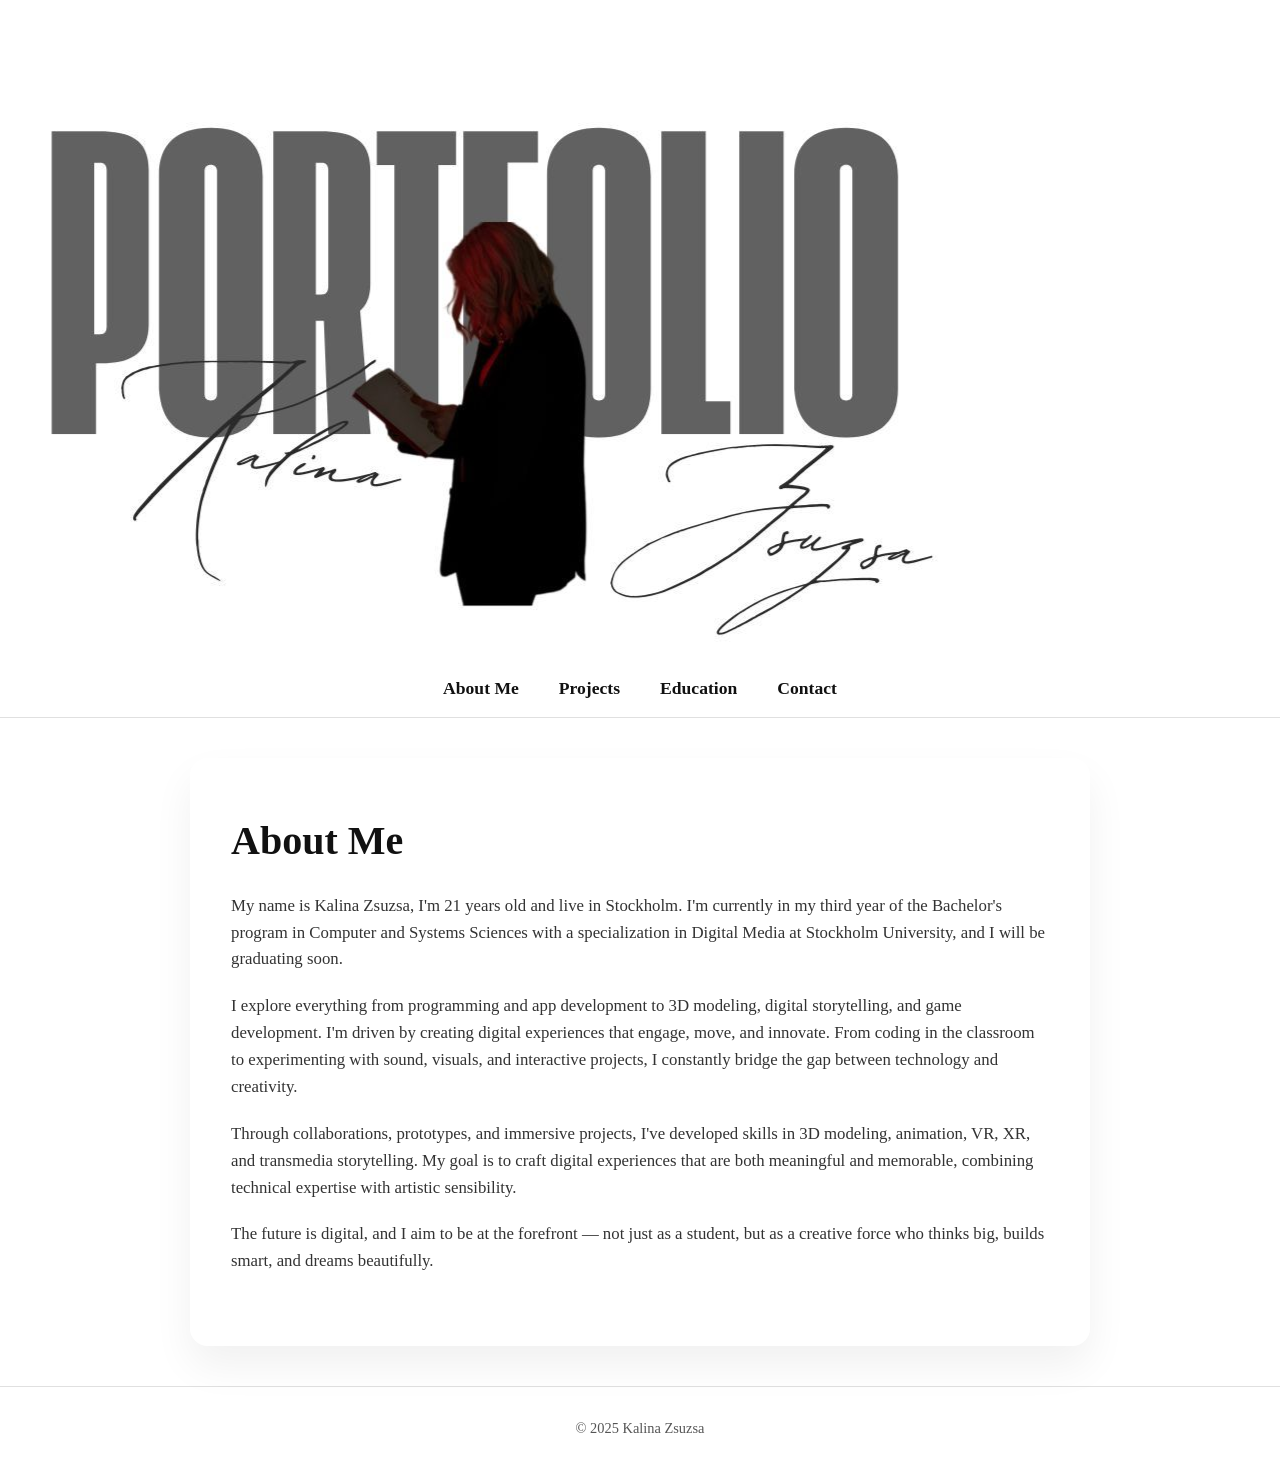
==== index.html @ ff0de5f8 "Uppdaterad version av hemsidan" ====
<!DOCTYPE html>
<html lang="en">
<head>
  <meta charset="UTF-8">
  <meta name="viewport" content="width=device-width, initial-scale=1.0">
  <title>Kalina Zsuzsa | About Me</title>
  <link rel="stylesheet" href="style.css">
</head>
<body>

<header class="image-header">
  <img src="portfolio-3.png" alt="Kalina Zsuzsa" class="header-img">
</header>

<nav>
  <a href="index.html">About Me</a>
  <a href="projects.html">Projects</a>
  <a href="education.html">Education</a>
  <a href="contact.html">Contact</a>
</nav>

<main>
  <section class="glass-panel">
    <h2>About Me</h2>
    <p>My name is Kalina Zsuzsa, I'm 21 years old and live in Stockholm. I'm currently in my third year of the Bachelor's program in Computer and Systems Sciences with a specialization in Digital Media at Stockholm University, and I will be graduating soon.</p>
    <p>I explore everything from programming and app development to 3D modeling, digital storytelling, and game development. I'm driven by creating digital experiences that engage, move, and innovate. From coding in the classroom to experimenting with sound, visuals, and interactive projects, I constantly bridge the gap between technology and creativity.</p>
    <p>Through collaborations, prototypes, and immersive projects, I've developed skills in 3D modeling, animation, VR, XR, and transmedia storytelling. My goal is to craft digital experiences that are both meaningful and memorable, combining technical expertise with artistic sensibility.</p>
    <p>The future is digital, and I aim to be at the forefront — not just as a student, but as a creative force who thinks big, builds smart, and dreams beautifully.</p>
  </section>
</main>

<footer>
  <p>© 2025 Kalina Zsuzsa</p>
</footer>

</body>
</html>
---- style.css ----
* {
  box-sizing: border-box;
  margin: 0;
  padding: 0;
}


body, h1, h2, h3, h4, h5, h6, p, a, li, span {
  font-family: "Times New Roman", Times, serif;
}

body {
  background: #fff;
  color: #111;
  line-height: 1.6;
  opacity: 0;
  animation: fadePage 0.6s ease forwards;
}


@keyframes fadePage {
  to { opacity: 1; }
}

.fade {
  opacity: 0;
  transform: translateY(20px);
  animation: fadeInUp 0.8s ease forwards;
}

@keyframes fadeInUp {
  to {
    opacity: 1;
    transform: translateY(0);
  }
}


header.text-header {
  width: 100%;
  height: 60vh;
  display: flex;
  align-items: center;
  justify-content: center;
  background: #fff;
  margin-top: 0;
  position: relative;
}

header.text-header h1 {
  font-size: 4rem;
  font-weight: 900;
  color: #111;
  opacity: 0;
  transform: translateY(-20px);
  animation: headerFadeIn 1s ease forwards;
  animation-delay: 0.2s;
  text-align: center;
}

@keyframes headerFadeIn {
  to {
    opacity: 1;
    transform: translateY(0);
  }
}


nav {
  display: flex;
  justify-content: center;
  align-items: center;
  background: rgba(255,255,255,0.6);
  backdrop-filter: blur(12px);
  padding: 15px 0;
  border-bottom: 1px solid #e0e0e0;
  position: sticky;
  top: 0;
  z-index: 100;
}

nav a {
  margin: 0 20px;
  text-decoration: none;
  color: #111;
  font-weight: 600;
  font-size: 1.1rem;
  position: relative;
  transition: color 0.3s;
}

nav a::after {
  content: "";
  position: absolute;
  left: 0;
  bottom: -4px;
  width: 0%;
  height: 2px;
  background: #111;
  transition: width 0.3s ease;
}

nav a:hover::after {
  width: 100%;
}

nav a:hover {
  color: #555;
}


.glass-panel {
  background: rgba(255,255,255,0.4);
  backdrop-filter: blur(20px);
  border-radius: 18px;
  padding: 50px 40px;
  margin: 40px auto;
  max-width: 900px;
  border: 1px solid rgba(255,255,255,0.3);
  box-shadow: 0 20px 40px rgba(0,0,0,0.06);
  transition: transform 0.4s ease, box-shadow 0.4s ease;
}

.glass-panel:hover {
  transform: translateY(-8px);
  box-shadow: 0 30px 70px rgba(0,0,0,0.12);
}

section h2 {
  font-size: 2.5rem;
  margin-bottom: 20px;
  font-weight: 700;
}

section p {
  margin-bottom: 20px;
  font-size: 1.05rem;
  color: #333;
}


.projects-grid {
  display: grid;
  grid-template-columns: repeat(auto-fit, minmax(280px, 1fr));
  gap: 35px;
  padding: 50px 20px;
  max-width: 1200px;
  margin: 0 auto;
}

.project-card {
  background: #fff;
  border-radius: 16px;
  padding: 35px 25px;
  border: 1px solid #eee;
  text-align: center;
  transition: transform 0.35s ease, box-shadow 0.35s ease;
}

.project-card:hover {
  transform: translateY(-8px);
  box-shadow: 0 25px 60px rgba(0,0,0,0.10);
}

.project-card a {
  display: inline-block;
  margin-top: 10px;
  color: #111;
  font-weight: 600;
  text-decoration: none;
  transition: color 0.3s;
}

.project-card a:hover {
  color: #555;
}


footer {
  text-align: center;
  padding: 30px 0;
  color: #555;
  font-size: 0.9rem;
  border-top: 1px solid #e0e0e0;
}


@media(max-width: 768px) {
  nav {
    flex-direction: column;
    gap: 10px;
  }

  header.text-header h1 {
    font-size: 3rem;
  }

  .glass-panel {
    padding: 35px 25px;
  }

  .projects-grid {
    gap: 25px;
    padding: 30px 15px;
  }
  
.about-me-section {
  display: flex;
  align-items: flex-start; 
  justify-content: center;
  gap: 40px;
  padding: 60px 10%;
}

.text-side {
  flex: 0 0 35%; 
}

.text-side h2 {
  font-size: 2.5rem;
  margin-bottom: 20px;
}

.text-side p {
  font-size: 1.05rem;
  margin-bottom: 15px;
  line-height: 1.6;
}

.image-side {
  flex: 0 0 5%; 
  display: flex;
  justify-content: center;
  align-items: flex-start;
}

.image-side img {
  max-width: 100%;
  height: auto;
  border-radius: 12px;
  object-fit: cover;
}


@media (max-width: 1024px) {
  .about-me-section {
    flex-direction: column;
    padding: 40px 5%;
  }

  .text-side, .image-side {
    flex: 1 1 100%;
  }

  .text-side h2 {
    font-size: 2rem;
  }
}


}
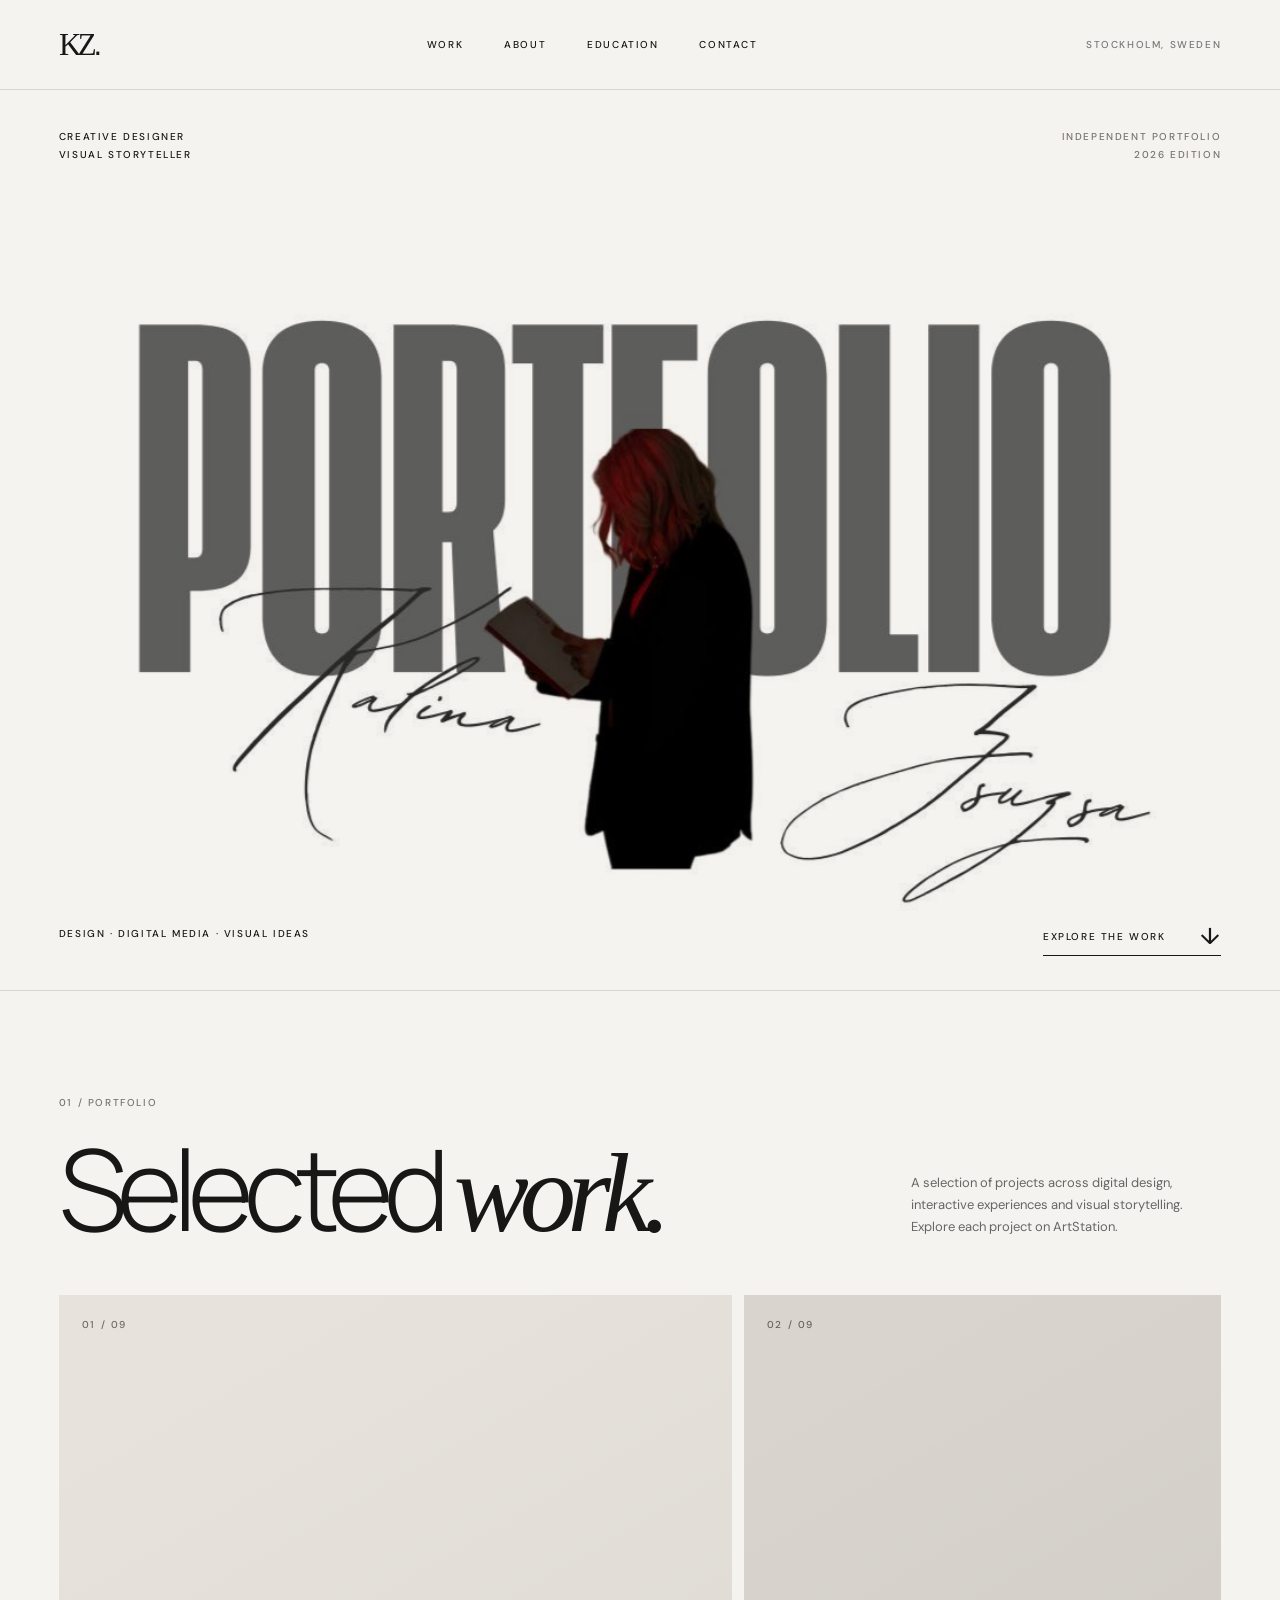
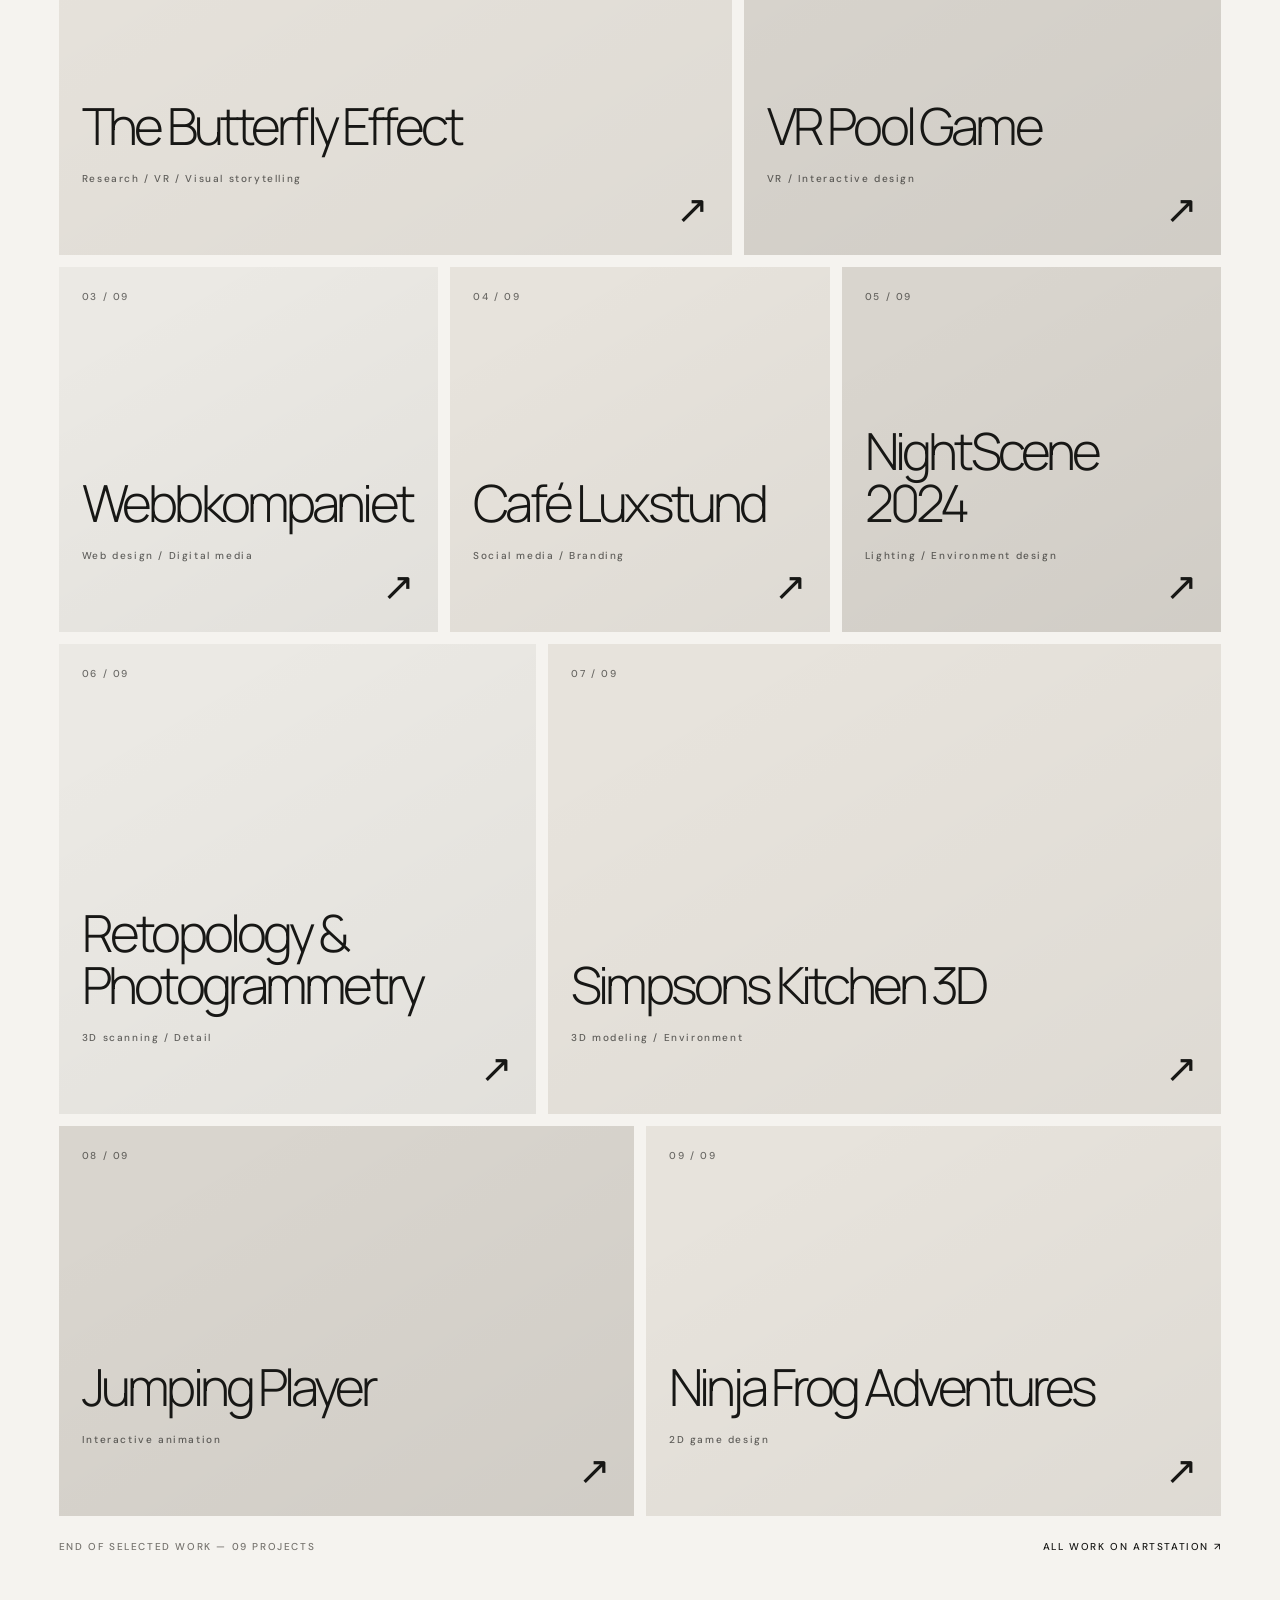
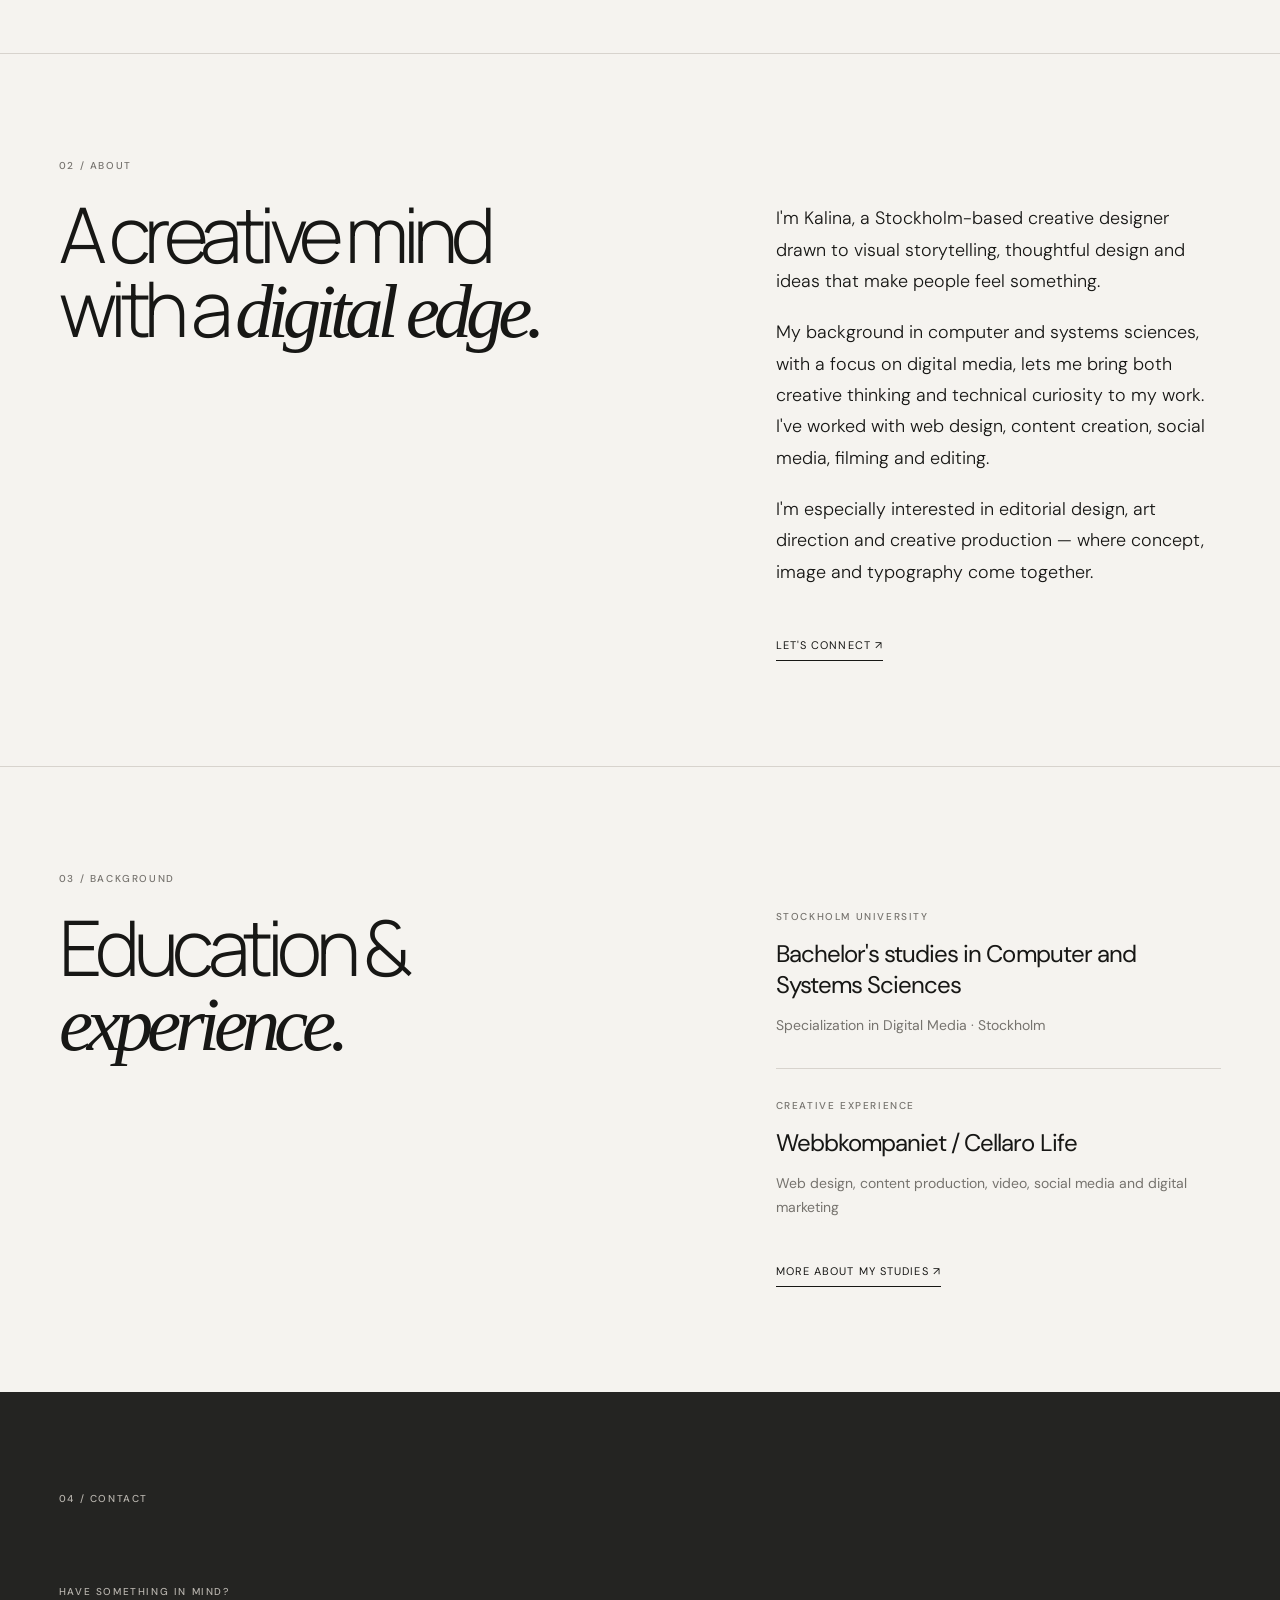
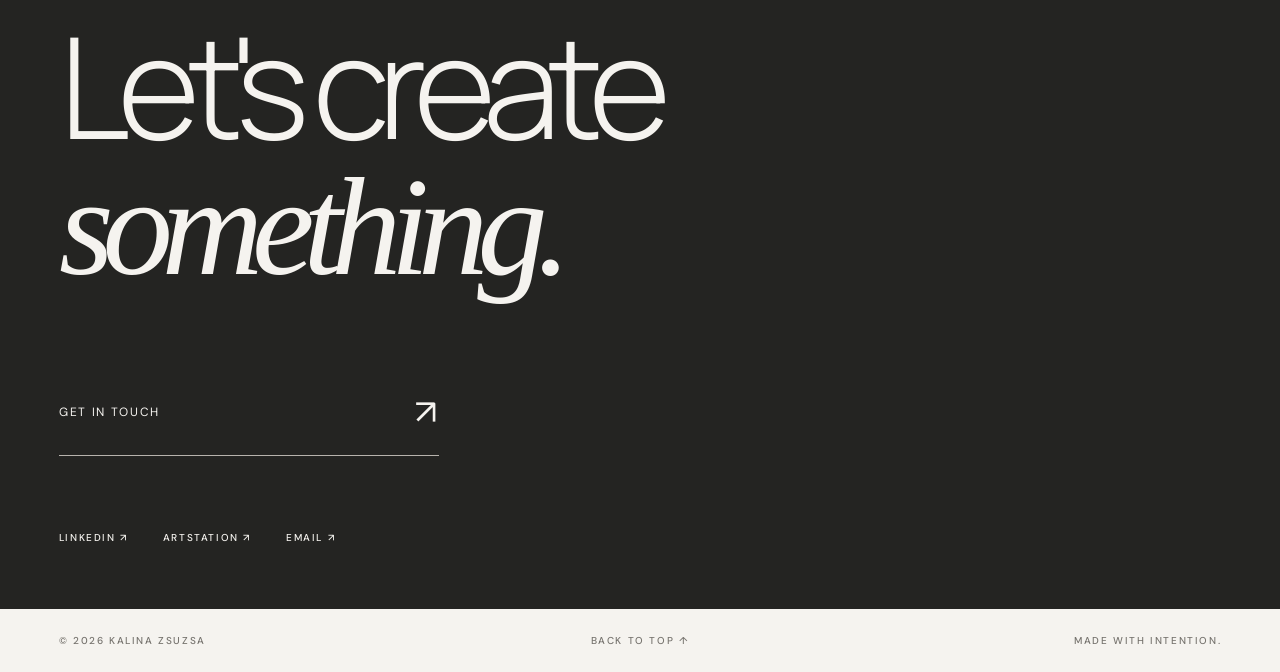
==== commit 342ec78b: "Add files via upload" ====
--- a/index.html
+++ b/index.html
@@ -1,37 +1,9 @@
-<!DOCTYPE html>
-<html lang="en">
-<head>
-  <meta charset="UTF-8">
-  <meta name="viewport" content="width=device-width, initial-scale=1.0">
-  <title>Kalina Zsuzsa | About Me</title>
-  <link rel="stylesheet" href="style.css">
-</head>
-<body>
-
-<header class="image-header">
-  <img src="portfolio-3.png" alt="Kalina Zsuzsa" class="header-img">
-</header>
-
-<nav>
-  <a href="index.html">About Me</a>
-  <a href="projects.html">Projects</a>
-  <a href="education.html">Education</a>
-  <a href="contact.html">Contact</a>
-</nav>
-
-<main>
-  <section class="glass-panel">
-    <h2>About Me</h2>
-    <p>My name is Kalina Zsuzsa, I'm 21 years old and live in Stockholm. I'm currently in my third year of the Bachelor's program in Computer and Systems Sciences with a specialization in Digital Media at Stockholm University, and I will be graduating soon.</p>
-    <p>I explore everything from programming and app development to 3D modeling, digital storytelling, and game development. I'm driven by creating digital experiences that engage, move, and innovate. From coding in the classroom to experimenting with sound, visuals, and interactive projects, I constantly bridge the gap between technology and creativity.</p>
-    <p>Through collaborations, prototypes, and immersive projects, I've developed skills in 3D modeling, animation, VR, XR, and transmedia storytelling. My goal is to craft digital experiences that are both meaningful and memorable, combining technical expertise with artistic sensibility.</p>
-    <p>The future is digital, and I aim to be at the forefront — not just as a student, but as a creative force who thinks big, builds smart, and dreams beautifully.</p>
-  </section>
-</main>
-
-<footer>
-  <p>© 2025 Kalina Zsuzsa</p>
-</footer>
-
-</body>
-</html>
+<!doctype html><html lang="en"><head><meta charset="utf-8"><meta name="viewport" content="width=device-width,initial-scale=1"><meta name="description" content="Kalina Zsuzsa — Stockholm-based creative designer. Selected work in digital media, design and visual storytelling."><title>Kalina Zsuzsa — Creative Portfolio</title><link rel="stylesheet" href="style.css"><script defer src="script.js"></script></head><body><div class="cursor" aria-hidden="true"><svg viewBox="0 0 72 72"><path d="M12 7 56 37 36 39 44 61 32 66 24 44 11 59Z" fill="currentColor" stroke="var(--paper)" stroke-width="1.2"/></svg><span class="cursor-label">VIEW<br>PROJECT</span></div><header class="topbar"><a class="brand" href="#home" aria-label="Home">KZ<span class="brand-dot">.</span></a><nav aria-label="Main navigation"><a href="#work">WORK</a><a href="#about">ABOUT</a><a href="#education">EDUCATION</a><a href="#contact">CONTACT</a></nav><span class="location">STOCKHOLM, SWEDEN</span></header><main id="home"><section class="hero" aria-label="Portfolio introduction"><div class="hero-meta"><span>CREATIVE DESIGNER<br>VISUAL STORYTELLER</span><span class="hero-edition">INDEPENDENT PORTFOLIO<br>2026 EDITION</span></div><img class="hero-art" src="portfolio-3.png" alt="Portfolio artwork featuring Kalina Zsuzsa and her signature" fetchpriority="high"><div class="hero-bottom"><span>DESIGN · DIGITAL MEDIA · VISUAL IDEAS</span><a class="explore" href="#work">EXPLORE THE WORK <span>↓</span></a></div></section><section id="work" class="work-section"><div class="section-head"><div><span class="eyebrow">01 / PORTFOLIO</span><h1>Selected <em>work.</em></h1></div><p>A selection of projects across digital design, interactive experiences and visual storytelling. Explore each project on ArtStation.</p></div><div class="project-grid"><a class="project project-1" href="https://www.artstation.com/artwork/DLRnwO" target="_blank" rel="noopener noreferrer" aria-label="View The Butterfly Effect on ArtStation"><span class="project-index">01 / 09</span><span class="project-content"><span class="project-title">The Butterfly Effect</span><span class="project-type">Research / VR / Visual storytelling</span><span class="project-arrow" aria-hidden="true">↗</span></span></a>
+<a class="project project-2" href="https://www.artstation.com/artwork/x3XWyY" target="_blank" rel="noopener noreferrer" aria-label="View VR Pool Game on ArtStation"><span class="project-index">02 / 09</span><span class="project-content"><span class="project-title">VR Pool Game</span><span class="project-type">VR / Interactive design</span><span class="project-arrow" aria-hidden="true">↗</span></span></a>
+<a class="project project-3" href="https://www.artstation.com/artwork/ndEoX9" target="_blank" rel="noopener noreferrer" aria-label="View Webbkompaniet on ArtStation"><span class="project-index">03 / 09</span><span class="project-content"><span class="project-title">Webbkompaniet</span><span class="project-type">Web design / Digital media</span><span class="project-arrow" aria-hidden="true">↗</span></span></a>
+<a class="project project-4" href="https://www.artstation.com/artwork/Ba3x04" target="_blank" rel="noopener noreferrer" aria-label="View Café Luxstund on ArtStation"><span class="project-index">04 / 09</span><span class="project-content"><span class="project-title">Café Luxstund</span><span class="project-type">Social media / Branding</span><span class="project-arrow" aria-hidden="true">↗</span></span></a>
+<a class="project project-5" href="https://kalina_zsuzsa.artstation.com/projects/qJNZJn" target="_blank" rel="noopener noreferrer" aria-label="View NightScene 2024 on ArtStation"><span class="project-index">05 / 09</span><span class="project-content"><span class="project-title">NightScene 2024</span><span class="project-type">Lighting / Environment design</span><span class="project-arrow" aria-hidden="true">↗</span></span></a>
+<a class="project project-6" href="https://kalina_zsuzsa.artstation.com/projects/P6qyJB" target="_blank" rel="noopener noreferrer" aria-label="View Retopology &amp; Photogrammetry on ArtStation"><span class="project-index">06 / 09</span><span class="project-content"><span class="project-title">Retopology &amp; Photogrammetry</span><span class="project-type">3D scanning / Detail</span><span class="project-arrow" aria-hidden="true">↗</span></span></a>
+<a class="project project-7" href="https://kalina_zsuzsa.artstation.com/projects/Nq442J" target="_blank" rel="noopener noreferrer" aria-label="View Simpsons Kitchen 3D on ArtStation"><span class="project-index">07 / 09</span><span class="project-content"><span class="project-title">Simpsons Kitchen 3D</span><span class="project-type">3D modeling / Environment</span><span class="project-arrow" aria-hidden="true">↗</span></span></a>
+<a class="project project-8" href="https://kalina_zsuzsa.artstation.com/projects/vbYY0v" target="_blank" rel="noopener noreferrer" aria-label="View Jumping Player on ArtStation"><span class="project-index">08 / 09</span><span class="project-content"><span class="project-title">Jumping Player</span><span class="project-type">Interactive animation</span><span class="project-arrow" aria-hidden="true">↗</span></span></a>
+<a class="project project-9" href="https://kalina_zsuzsa.artstation.com/projects/2BOObe" target="_blank" rel="noopener noreferrer" aria-label="View Ninja Frog Adventures on ArtStation"><span class="project-index">09 / 09</span><span class="project-content"><span class="project-title">Ninja Frog Adventures</span><span class="project-type">2D game design</span><span class="project-arrow" aria-hidden="true">↗</span></span></a></div><div class="work-end"><span>END OF SELECTED WORK — 09 PROJECTS</span><a href="https://kalina_zsuzsa.artstation.com/" target="_blank" rel="noopener noreferrer">ALL WORK ON ARTSTATION ↗</a></div></section><section id="about" class="about-section"><span class="eyebrow">02 / ABOUT</span><div class="about-layout"><h2>A creative mind<br>with a <em>digital edge.</em></h2><div class="about-copy"><p>I'm Kalina, a Stockholm-based creative designer drawn to visual storytelling, thoughtful design and ideas that make people feel something.</p><p>My background in computer and systems sciences, with a focus on digital media, lets me bring both creative thinking and technical curiosity to my work. I've worked with web design, content creation, social media, filming and editing.</p><p>I'm especially interested in editorial design, art direction and creative production — where concept, image and typography come together.</p><a href="#contact" class="text-link">LET'S CONNECT ↗</a></div></div></section><section id="education" class="education-section"><span class="eyebrow">03 / BACKGROUND</span><div class="education-row"><h2>Education &<br><em>experience.</em></h2><div><p class="edu-label">STOCKHOLM UNIVERSITY</p><h3>Bachelor's studies in Computer and Systems Sciences</h3><p>Specialization in Digital Media · Stockholm</p><div class="edu-rule"></div><p class="edu-label">CREATIVE EXPERIENCE</p><h3>Webbkompaniet / Cellaro Life</h3><p>Web design, content production, video, social media and digital marketing</p><a href="education.html" class="text-link">MORE ABOUT MY STUDIES ↗</a></div></div></section><section id="contact" class="contact-section"><span class="eyebrow">04 / CONTACT</span><p class="contact-lead">HAVE SOMETHING IN MIND?</p><h2>Let's create<br><em>something.</em></h2><a class="contact-mail" href="mailto:kalinazsuzsa2004@gmail.com">GET IN TOUCH <span>↗</span></a><div class="contact-links"><a href="https://www.linkedin.com/in/kalina-zsuzsa-470775194" target="_blank" rel="noopener noreferrer">LINKEDIN ↗</a><a href="https://kalina_zsuzsa.artstation.com/" target="_blank" rel="noopener noreferrer">ARTSTATION ↗</a><a href="mailto:kalinazsuzsa2004@gmail.com">EMAIL ↗</a></div></section></main><footer><span>© <span id="year">2026</span> KALINA ZSUZSA</span><a href="#home">BACK TO TOP ↑</a><span>MADE WITH INTENTION.</span></footer></body></html>
--- a/style.css
+++ b/style.css
@@ -1,262 +1,2 @@
-
-* {
-  box-sizing: border-box;
-  margin: 0;
-  padding: 0;
-}
-
-
-body, h1, h2, h3, h4, h5, h6, p, a, li, span {
-  font-family: "Times New Roman", Times, serif;
-}
-
-body {
-  background: #fff;
-  color: #111;
-  line-height: 1.6;
-  opacity: 0;
-  animation: fadePage 0.6s ease forwards;
-}
-
-
-@keyframes fadePage {
-  to { opacity: 1; }
-}
-
-.fade {
-  opacity: 0;
-  transform: translateY(20px);
-  animation: fadeInUp 0.8s ease forwards;
-}
-
-@keyframes fadeInUp {
-  to {
-    opacity: 1;
-    transform: translateY(0);
-  }
-}
-
-
-header.text-header {
-  width: 100%;
-  height: 60vh;
-  display: flex;
-  align-items: center;
-  justify-content: center;
-  background: #fff;
-  margin-top: 0;
-  position: relative;
-}
-
-header.text-header h1 {
-  font-size: 4rem;
-  font-weight: 900;
-  color: #111;
-  opacity: 0;
-  transform: translateY(-20px);
-  animation: headerFadeIn 1s ease forwards;
-  animation-delay: 0.2s;
-  text-align: center;
-}
-
-@keyframes headerFadeIn {
-  to {
-    opacity: 1;
-    transform: translateY(0);
-  }
-}
-
-
-nav {
-  display: flex;
-  justify-content: center;
-  align-items: center;
-  background: rgba(255,255,255,0.6);
-  backdrop-filter: blur(12px);
-  padding: 15px 0;
-  border-bottom: 1px solid #e0e0e0;
-  position: sticky;
-  top: 0;
-  z-index: 100;
-}
-
-nav a {
-  margin: 0 20px;
-  text-decoration: none;
-  color: #111;
-  font-weight: 600;
-  font-size: 1.1rem;
-  position: relative;
-  transition: color 0.3s;
-}
-
-nav a::after {
-  content: "";
-  position: absolute;
-  left: 0;
-  bottom: -4px;
-  width: 0%;
-  height: 2px;
-  background: #111;
-  transition: width 0.3s ease;
-}
-
-nav a:hover::after {
-  width: 100%;
-}
-
-nav a:hover {
-  color: #555;
-}
-
-
-.glass-panel {
-  background: rgba(255,255,255,0.4);
-  backdrop-filter: blur(20px);
-  border-radius: 18px;
-  padding: 50px 40px;
-  margin: 40px auto;
-  max-width: 900px;
-  border: 1px solid rgba(255,255,255,0.3);
-  box-shadow: 0 20px 40px rgba(0,0,0,0.06);
-  transition: transform 0.4s ease, box-shadow 0.4s ease;
-}
-
-.glass-panel:hover {
-  transform: translateY(-8px);
-  box-shadow: 0 30px 70px rgba(0,0,0,0.12);
-}
-
-section h2 {
-  font-size: 2.5rem;
-  margin-bottom: 20px;
-  font-weight: 700;
-}
-
-section p {
-  margin-bottom: 20px;
-  font-size: 1.05rem;
-  color: #333;
-}
-
-
-.projects-grid {
-  display: grid;
-  grid-template-columns: repeat(auto-fit, minmax(280px, 1fr));
-  gap: 35px;
-  padding: 50px 20px;
-  max-width: 1200px;
-  margin: 0 auto;
-}
-
-.project-card {
-  background: #fff;
-  border-radius: 16px;
-  padding: 35px 25px;
-  border: 1px solid #eee;
-  text-align: center;
-  transition: transform 0.35s ease, box-shadow 0.35s ease;
-}
-
-.project-card:hover {
-  transform: translateY(-8px);
-  box-shadow: 0 25px 60px rgba(0,0,0,0.10);
-}
-
-.project-card a {
-  display: inline-block;
-  margin-top: 10px;
-  color: #111;
-  font-weight: 600;
-  text-decoration: none;
-  transition: color 0.3s;
-}
-
-.project-card a:hover {
-  color: #555;
-}
-
-
-footer {
-  text-align: center;
-  padding: 30px 0;
-  color: #555;
-  font-size: 0.9rem;
-  border-top: 1px solid #e0e0e0;
-}
-
-
-@media(max-width: 768px) {
-  nav {
-    flex-direction: column;
-    gap: 10px;
-  }
-
-  header.text-header h1 {
-    font-size: 3rem;
-  }
-
-  .glass-panel {
-    padding: 35px 25px;
-  }
-
-  .projects-grid {
-    gap: 25px;
-    padding: 30px 15px;
-  }
-  
-.about-me-section {
-  display: flex;
-  align-items: flex-start; 
-  justify-content: center;
-  gap: 40px;
-  padding: 60px 10%;
-}
-
-.text-side {
-  flex: 0 0 35%; 
-}
-
-.text-side h2 {
-  font-size: 2.5rem;
-  margin-bottom: 20px;
-}
-
-.text-side p {
-  font-size: 1.05rem;
-  margin-bottom: 15px;
-  line-height: 1.6;
-}
-
-.image-side {
-  flex: 0 0 5%; 
-  display: flex;
-  justify-content: center;
-  align-items: flex-start;
-}
-
-.image-side img {
-  max-width: 100%;
-  height: auto;
-  border-radius: 12px;
-  object-fit: cover;
-}
-
-
-@media (max-width: 1024px) {
-  .about-me-section {
-    flex-direction: column;
-    padding: 40px 5%;
-  }
-
-  .text-side, .image-side {
-    flex: 1 1 100%;
-  }
-
-  .text-side h2 {
-    font-size: 2rem;
-  }
-}
-
-
-}
+@import url('https://fonts.googleapis.com/css2?family=DM+Sans:wght@300;400;500;600&family=Manrope:wght@300;400;500;600&display=swap');
+:root{--paper:#f5f3ef;--ink:#171715;--muted:#76736e;--line:#d7d3cd}*{box-sizing:border-box}html{scroll-behavior:smooth}body{margin:0;background:var(--paper);color:var(--ink);font-family:'DM Sans',Arial,sans-serif;-webkit-font-smoothing:antialiased}a{color:inherit;text-decoration:none}button,a{ -webkit-tap-highlight-color:transparent}::selection{background:#242422;color:white}.topbar{height:90px;padding:0 4.6%;display:flex;align-items:center;justify-content:space-between;border-bottom:1px solid var(--line);position:relative;z-index:5}.brand{font-family:Georgia,serif;font-size:31px;letter-spacing:-.11em}.brand-dot{font-family:Arial}.topbar nav{display:flex;gap:clamp(14px,3.2vw,55px)}.topbar nav a,.location,.eyebrow,.hero-meta,.hero-bottom,.project-index,.project-type,.work-end,.contact-lead,.contact-links,footer,.edu-label{font-size:10px;letter-spacing:.16em;font-weight:500}.topbar nav a{transition:opacity .2s}.topbar nav a:hover{opacity:.45}.location{color:#777}.hero{min-height:690px;display:flex;flex-direction:column;justify-content:space-between;padding:38px 4.6% 34px;overflow:hidden}.hero-meta,.hero-bottom{display:flex;justify-content:space-between;line-height:1.8}.hero-edition{text-align:right;color:var(--muted)}.hero-art{width:min(100%,1120px);height:auto;display:block;margin:10px auto 4px;mix-blend-mode:multiply;object-fit:contain}.explore{display:flex;gap:34px;align-items:center;border-bottom:1px solid var(--ink);padding-bottom:7px}.explore span{font-size:23px;line-height:1}.work-section{padding:105px 4.6% 100px;border-top:1px solid var(--line)}.section-head{display:flex;align-items:end;justify-content:space-between;gap:30px;margin-bottom:48px}.eyebrow{display:block;color:var(--muted);margin-bottom:25px}.section-head h1,.about-layout h2,.education-row h2,.contact-section h2{font-family:'Manrope',Arial,sans-serif;font-size:clamp(58px,8.8vw,142px);font-weight:300;line-height:.96;letter-spacing:-.085em;margin:0}.section-head h1 em,.about-layout h2 em,.education-row h2 em,.contact-section h2 em{font-family:Georgia,serif;font-weight:400;letter-spacing:-.08em}.section-head>p{max-width:310px;color:#666;line-height:1.7;font-size:13px;margin:0 0 9px}.project-grid{display:grid;grid-template-columns:repeat(12,1fr);grid-auto-flow:row dense;gap:12px}.project{min-height:330px;background:#e7e3dc;position:relative;overflow:hidden;padding:23px;display:flex;flex-direction:column;justify-content:space-between;isolation:isolate;transition:background .5s,color .5s}.project:nth-child(9n+2),.project:nth-child(9n+5),.project:nth-child(9n+8){background:#d9d5ce}.project:nth-child(9n+3),.project:nth-child(9n+6){background:#ebe9e4}.project:before{content:'';position:absolute;inset:0;background:linear-gradient(150deg,transparent 15%,rgba(0,0,0,.04) 100%);z-index:-1;transition:transform .6s}.project:hover{background:#242422;color:#fff}.project:hover:before{transform:scale(1.15)}.project-1{grid-column:span 7;min-height:560px}.project-2{grid-column:span 5;min-height:560px}.project-3,.project-4,.project-5{grid-column:span 4;min-height:365px}.project-6{grid-column:span 5;min-height:470px}.project-7{grid-column:span 7;min-height:470px}.project-8,.project-9{grid-column:span 6;min-height:390px}.project-index{opacity:.6}.project-content{display:flex;flex-direction:column;align-items:flex-start}.project-title{font-family:'Manrope',Arial,sans-serif;font-weight:300;letter-spacing:-.075em;line-height:1.03;font-size:clamp(35px,4vw,75px);max-width:96%;text-wrap:balance}.project-type{margin-top:19px;color:inherit;opacity:.65;line-height:1.6}.project-arrow{font-family:Arial,sans-serif;font-size:39px;font-weight:200;align-self:flex-end;transition:transform .3s}.project:hover .project-arrow{transform:translate(8px,-8px)}.work-end{display:flex;justify-content:space-between;gap:20px;margin-top:24px;color:var(--muted)}.work-end a{color:var(--ink)}.about-section,.education-section{padding:105px 4.6%;border-top:1px solid var(--line)}.about-layout,.education-row{display:grid;grid-template-columns:1.4fr 1fr;gap:8%}.about-layout h2,.education-row h2{font-size:clamp(50px,6vw,100px)}.about-copy{max-width:460px;padding-top:6px}.about-copy p{font-size:clamp(16px,1.4vw,20px);font-weight:300;line-height:1.75;margin:0 0 20px}.text-link{display:inline-block;margin-top:30px;border-bottom:1px solid;padding-bottom:8px;font-size:11px;letter-spacing:.1em}.education-row h3{font-weight:400;font-size:24px;letter-spacing:-.04em;margin:0 0 10px}.education-row p:not(.edu-label){color:var(--muted);font-size:14px;line-height:1.7}.edu-label{margin:0 0 15px;color:var(--muted)}.edu-rule{height:1px;background:var(--line);margin:30px 0}.contact-section{background:#242422;color:#f5f3ef;padding:100px 4.6% 65px}.contact-section .eyebrow{color:#b7b3ad}.contact-lead{margin:80px 0 20px;color:#b7b3ad}.contact-section h2{font-size:clamp(72px,11vw,180px)}.contact-mail{display:flex;justify-content:space-between;align-items:center;border-bottom:1px solid #b7b3ad;max-width:380px;padding:20px 0;margin:75px 0;font-size:12px;letter-spacing:.14em}.contact-mail span{font-size:35px}.contact-links{display:flex;gap:35px}footer{padding:25px 4.6%;display:flex;justify-content:space-between;gap:20px;color:var(--muted)}.cursor{display:none;position:fixed;z-index:9999;pointer-events:none;left:0;top:0;width:60px;height:60px;color:#171715;transform:translate3d(-100px,-100px,0);transition:width .25s,height .25s,color .2s;filter:drop-shadow(0 1px 0 rgba(255,255,255,.35))}.cursor svg{width:100%;height:100%;display:block}.cursor-label{display:none;font-size:8px;letter-spacing:.12em;line-height:1.4;text-align:center}.cursor.is-project{width:108px;height:108px;border-radius:50%;background:#f5f3ef;color:#171715;display:flex;align-items:center;justify-content:center;border:1px solid #171715;filter:none}.cursor.is-project svg{position:absolute;width:27px;height:27px;top:15px;left:38px}.cursor.is-project .cursor-label{display:block;margin-top:35px}.cursor.is-link{color:#888}.reveal{opacity:0;transform:translateY(26px);transition:opacity .8s ease,transform .8s ease}.reveal.is-visible{opacity:1;transform:none}@media(pointer:fine) and (hover:hover){body.has-custom-cursor,body.has-custom-cursor a{cursor:none!important}.has-custom-cursor .cursor{display:block}}@media(max-width:800px){.topbar{height:70px}.topbar nav{gap:13px}.topbar nav a{font-size:9px}.location{display:none}.hero{min-height:520px;padding-top:30px}.hero-art{margin:50px auto}.hero-bottom{font-size:9px;gap:20px}.section-head{display:block}.section-head>p{margin-top:20px}.project-1,.project-2,.project-3,.project-4,.project-5,.project-6,.project-7,.project-8,.project-9{grid-column:span 6;min-height:340px}.project-title{font-size:clamp(29px,5vw,54px)}.about-layout,.education-row{grid-template-columns:1fr;gap:30px}.about-copy{max-width:700px}}@media(max-width:530px){.topbar{padding:0 5%}.topbar nav{gap:10px}.topbar nav a{font-size:8px;letter-spacing:.08em}.hero{min-height:410px;padding:25px 5%}.hero-meta{font-size:8px}.hero-art{margin:40px auto}.hero-bottom{font-size:8px}.hero-bottom>span{max-width:150px}.explore{gap:7px}.work-section,.about-section,.education-section{padding:70px 5%}.section-head h1{font-size:57px}.project-grid{gap:9px}.project-1,.project-2,.project-3,.project-4,.project-5,.project-6,.project-7,.project-8,.project-9{grid-column:span 12;min-height:340px}.project-1{min-height:410px}.project-title{font-size:46px}.work-end{font-size:8px;line-height:1.7}.contact-section{padding:75px 5% 50px}.contact-section h2{font-size:66px}.contact-links{gap:17px}footer{font-size:8px;flex-wrap:wrap}}@media(prefers-reduced-motion:reduce){html{scroll-behavior:auto}*,*:before,*:after{animation:none!important;transition:none!important}.reveal{opacity:1;transform:none}}
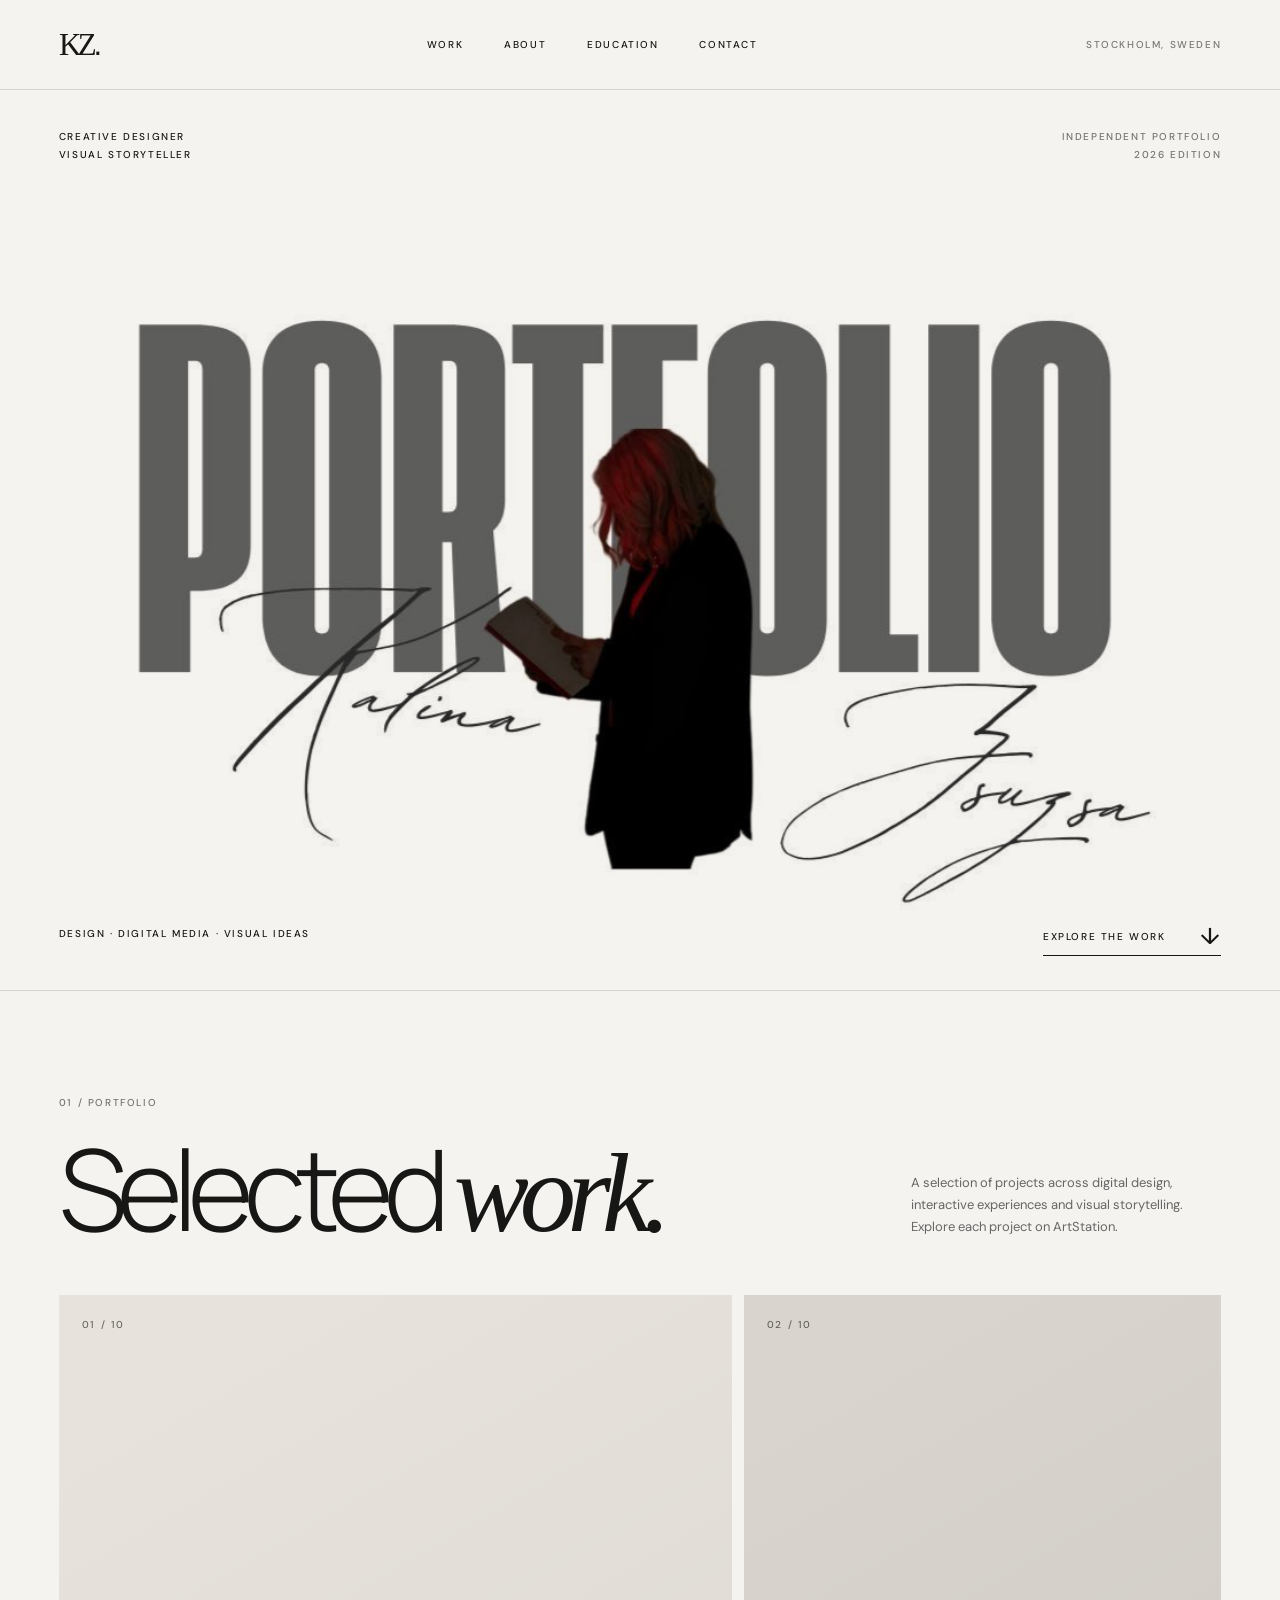
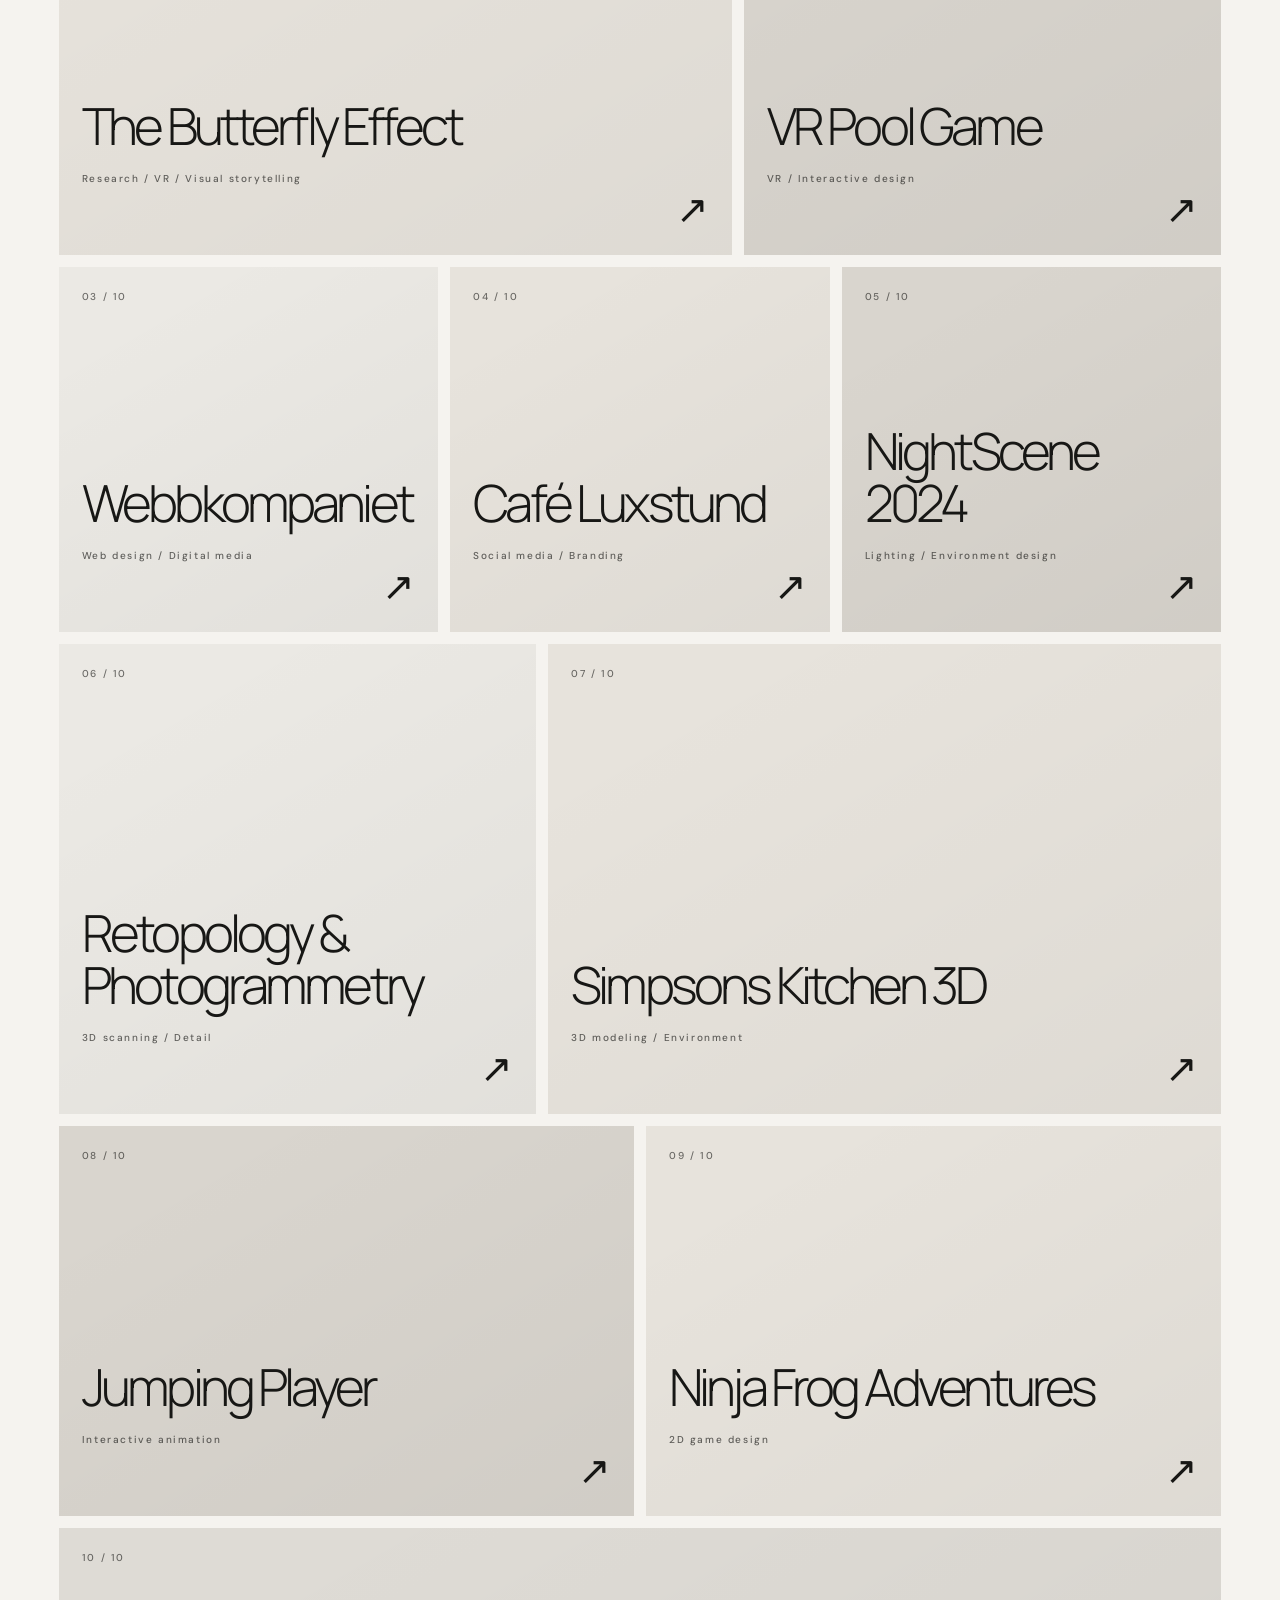
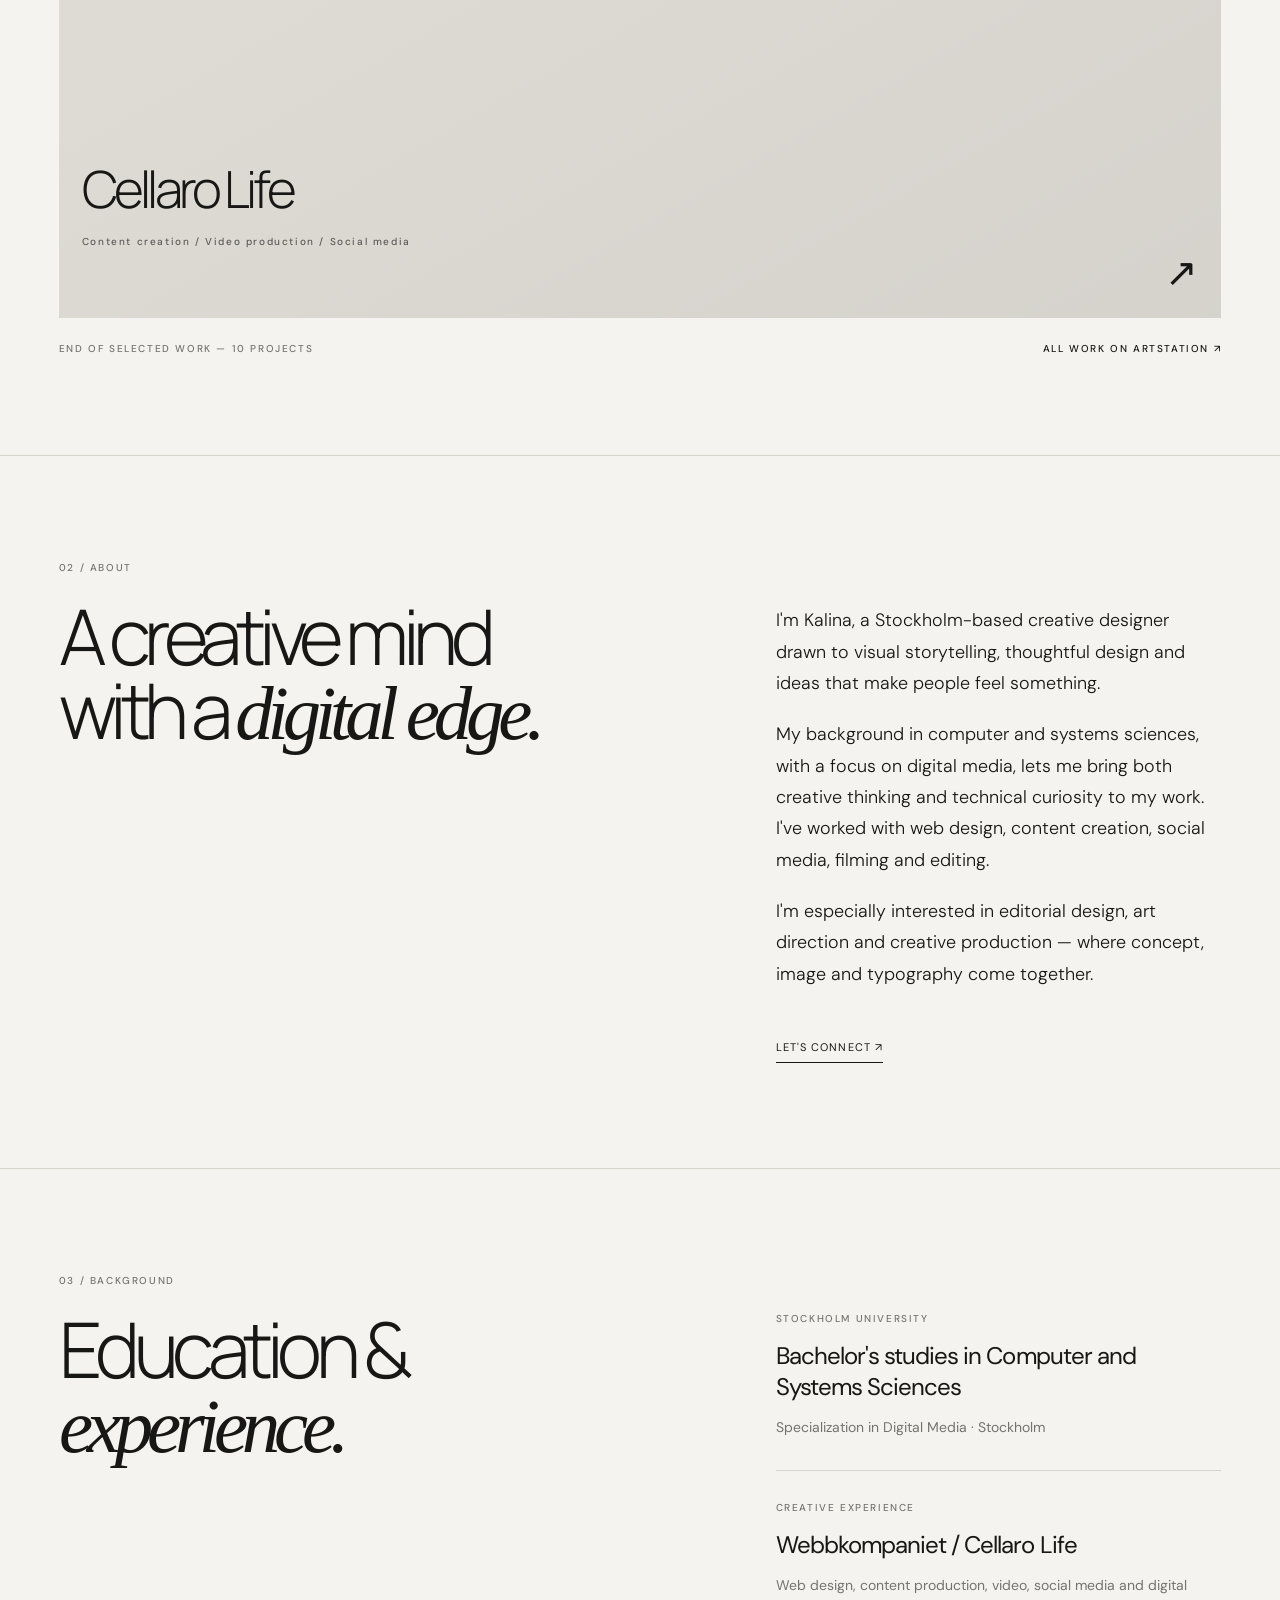
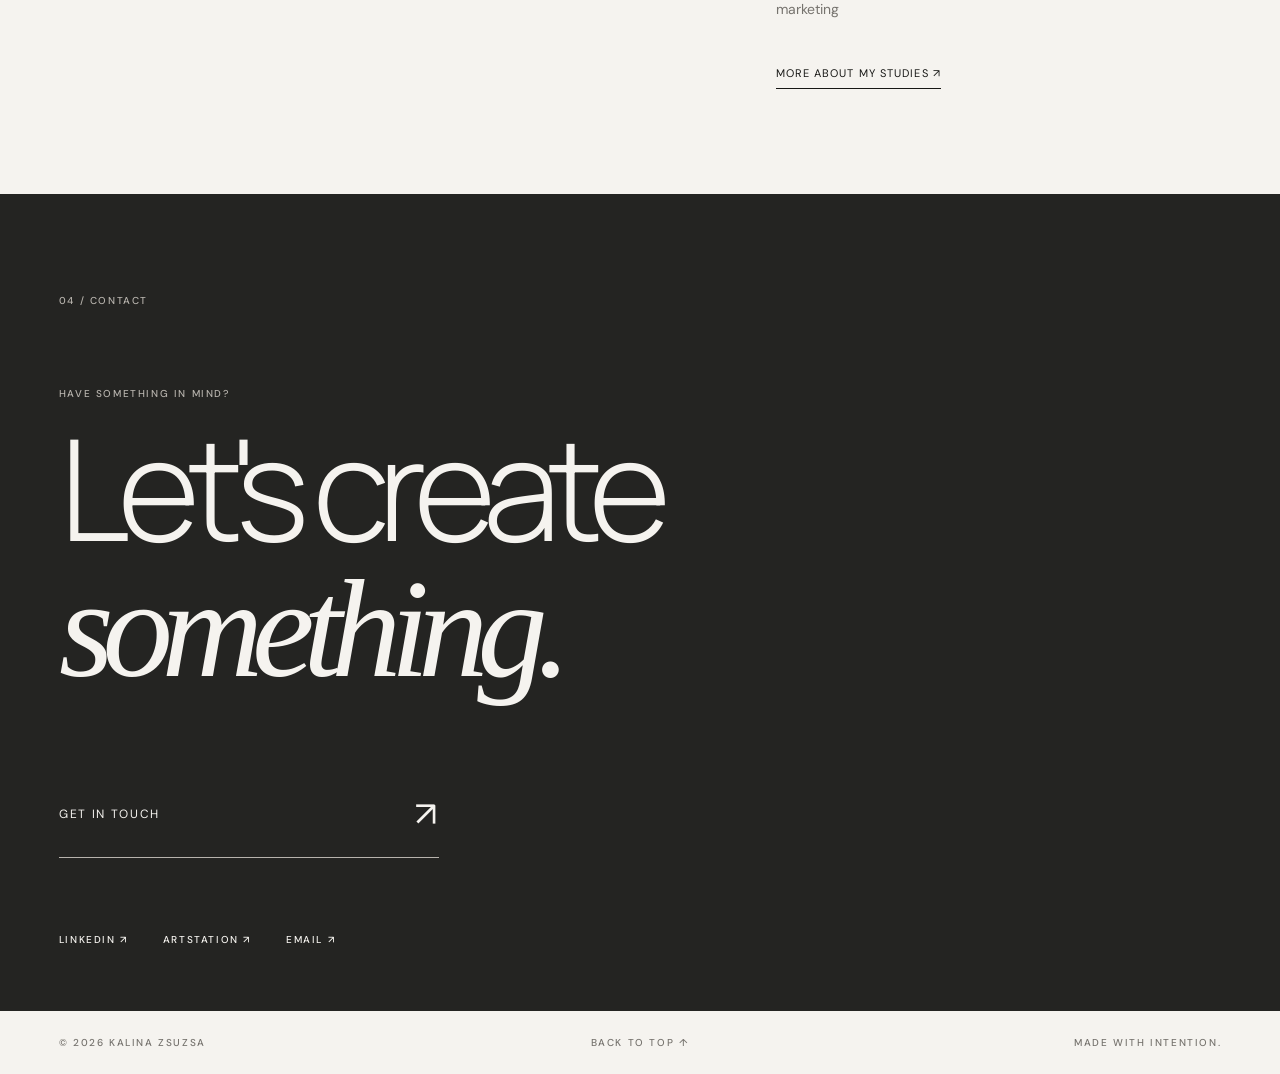
==== commit e59bac3d: "Add files via upload" ====
--- a/index.html
+++ b/index.html
@@ -1,9 +1,10 @@
-<!doctype html><html lang="en"><head><meta charset="utf-8"><meta name="viewport" content="width=device-width,initial-scale=1"><meta name="description" content="Kalina Zsuzsa — Stockholm-based creative designer. Selected work in digital media, design and visual storytelling."><title>Kalina Zsuzsa — Creative Portfolio</title><link rel="stylesheet" href="style.css"><script defer src="script.js"></script></head><body><div class="cursor" aria-hidden="true"><svg viewBox="0 0 72 72"><path d="M12 7 56 37 36 39 44 61 32 66 24 44 11 59Z" fill="currentColor" stroke="var(--paper)" stroke-width="1.2"/></svg><span class="cursor-label">VIEW<br>PROJECT</span></div><header class="topbar"><a class="brand" href="#home" aria-label="Home">KZ<span class="brand-dot">.</span></a><nav aria-label="Main navigation"><a href="#work">WORK</a><a href="#about">ABOUT</a><a href="#education">EDUCATION</a><a href="#contact">CONTACT</a></nav><span class="location">STOCKHOLM, SWEDEN</span></header><main id="home"><section class="hero" aria-label="Portfolio introduction"><div class="hero-meta"><span>CREATIVE DESIGNER<br>VISUAL STORYTELLER</span><span class="hero-edition">INDEPENDENT PORTFOLIO<br>2026 EDITION</span></div><img class="hero-art" src="portfolio-3.png" alt="Portfolio artwork featuring Kalina Zsuzsa and her signature" fetchpriority="high"><div class="hero-bottom"><span>DESIGN · DIGITAL MEDIA · VISUAL IDEAS</span><a class="explore" href="#work">EXPLORE THE WORK <span>↓</span></a></div></section><section id="work" class="work-section"><div class="section-head"><div><span class="eyebrow">01 / PORTFOLIO</span><h1>Selected <em>work.</em></h1></div><p>A selection of projects across digital design, interactive experiences and visual storytelling. Explore each project on ArtStation.</p></div><div class="project-grid"><a class="project project-1" href="https://www.artstation.com/artwork/DLRnwO" target="_blank" rel="noopener noreferrer" aria-label="View The Butterfly Effect on ArtStation"><span class="project-index">01 / 09</span><span class="project-content"><span class="project-title">The Butterfly Effect</span><span class="project-type">Research / VR / Visual storytelling</span><span class="project-arrow" aria-hidden="true">↗</span></span></a>
-<a class="project project-2" href="https://www.artstation.com/artwork/x3XWyY" target="_blank" rel="noopener noreferrer" aria-label="View VR Pool Game on ArtStation"><span class="project-index">02 / 09</span><span class="project-content"><span class="project-title">VR Pool Game</span><span class="project-type">VR / Interactive design</span><span class="project-arrow" aria-hidden="true">↗</span></span></a>
-<a class="project project-3" href="https://www.artstation.com/artwork/ndEoX9" target="_blank" rel="noopener noreferrer" aria-label="View Webbkompaniet on ArtStation"><span class="project-index">03 / 09</span><span class="project-content"><span class="project-title">Webbkompaniet</span><span class="project-type">Web design / Digital media</span><span class="project-arrow" aria-hidden="true">↗</span></span></a>
-<a class="project project-4" href="https://www.artstation.com/artwork/Ba3x04" target="_blank" rel="noopener noreferrer" aria-label="View Café Luxstund on ArtStation"><span class="project-index">04 / 09</span><span class="project-content"><span class="project-title">Café Luxstund</span><span class="project-type">Social media / Branding</span><span class="project-arrow" aria-hidden="true">↗</span></span></a>
-<a class="project project-5" href="https://kalina_zsuzsa.artstation.com/projects/qJNZJn" target="_blank" rel="noopener noreferrer" aria-label="View NightScene 2024 on ArtStation"><span class="project-index">05 / 09</span><span class="project-content"><span class="project-title">NightScene 2024</span><span class="project-type">Lighting / Environment design</span><span class="project-arrow" aria-hidden="true">↗</span></span></a>
-<a class="project project-6" href="https://kalina_zsuzsa.artstation.com/projects/P6qyJB" target="_blank" rel="noopener noreferrer" aria-label="View Retopology &amp; Photogrammetry on ArtStation"><span class="project-index">06 / 09</span><span class="project-content"><span class="project-title">Retopology &amp; Photogrammetry</span><span class="project-type">3D scanning / Detail</span><span class="project-arrow" aria-hidden="true">↗</span></span></a>
-<a class="project project-7" href="https://kalina_zsuzsa.artstation.com/projects/Nq442J" target="_blank" rel="noopener noreferrer" aria-label="View Simpsons Kitchen 3D on ArtStation"><span class="project-index">07 / 09</span><span class="project-content"><span class="project-title">Simpsons Kitchen 3D</span><span class="project-type">3D modeling / Environment</span><span class="project-arrow" aria-hidden="true">↗</span></span></a>
-<a class="project project-8" href="https://kalina_zsuzsa.artstation.com/projects/vbYY0v" target="_blank" rel="noopener noreferrer" aria-label="View Jumping Player on ArtStation"><span class="project-index">08 / 09</span><span class="project-content"><span class="project-title">Jumping Player</span><span class="project-type">Interactive animation</span><span class="project-arrow" aria-hidden="true">↗</span></span></a>
-<a class="project project-9" href="https://kalina_zsuzsa.artstation.com/projects/2BOObe" target="_blank" rel="noopener noreferrer" aria-label="View Ninja Frog Adventures on ArtStation"><span class="project-index">09 / 09</span><span class="project-content"><span class="project-title">Ninja Frog Adventures</span><span class="project-type">2D game design</span><span class="project-arrow" aria-hidden="true">↗</span></span></a></div><div class="work-end"><span>END OF SELECTED WORK — 09 PROJECTS</span><a href="https://kalina_zsuzsa.artstation.com/" target="_blank" rel="noopener noreferrer">ALL WORK ON ARTSTATION ↗</a></div></section><section id="about" class="about-section"><span class="eyebrow">02 / ABOUT</span><div class="about-layout"><h2>A creative mind<br>with a <em>digital edge.</em></h2><div class="about-copy"><p>I'm Kalina, a Stockholm-based creative designer drawn to visual storytelling, thoughtful design and ideas that make people feel something.</p><p>My background in computer and systems sciences, with a focus on digital media, lets me bring both creative thinking and technical curiosity to my work. I've worked with web design, content creation, social media, filming and editing.</p><p>I'm especially interested in editorial design, art direction and creative production — where concept, image and typography come together.</p><a href="#contact" class="text-link">LET'S CONNECT ↗</a></div></div></section><section id="education" class="education-section"><span class="eyebrow">03 / BACKGROUND</span><div class="education-row"><h2>Education &<br><em>experience.</em></h2><div><p class="edu-label">STOCKHOLM UNIVERSITY</p><h3>Bachelor's studies in Computer and Systems Sciences</h3><p>Specialization in Digital Media · Stockholm</p><div class="edu-rule"></div><p class="edu-label">CREATIVE EXPERIENCE</p><h3>Webbkompaniet / Cellaro Life</h3><p>Web design, content production, video, social media and digital marketing</p><a href="education.html" class="text-link">MORE ABOUT MY STUDIES ↗</a></div></div></section><section id="contact" class="contact-section"><span class="eyebrow">04 / CONTACT</span><p class="contact-lead">HAVE SOMETHING IN MIND?</p><h2>Let's create<br><em>something.</em></h2><a class="contact-mail" href="mailto:kalinazsuzsa2004@gmail.com">GET IN TOUCH <span>↗</span></a><div class="contact-links"><a href="https://www.linkedin.com/in/kalina-zsuzsa-470775194" target="_blank" rel="noopener noreferrer">LINKEDIN ↗</a><a href="https://kalina_zsuzsa.artstation.com/" target="_blank" rel="noopener noreferrer">ARTSTATION ↗</a><a href="mailto:kalinazsuzsa2004@gmail.com">EMAIL ↗</a></div></section></main><footer><span>© <span id="year">2026</span> KALINA ZSUZSA</span><a href="#home">BACK TO TOP ↑</a><span>MADE WITH INTENTION.</span></footer></body></html>+<!doctype html><html lang="en"><head><meta charset="utf-8"><meta name="viewport" content="width=device-width,initial-scale=1"><meta name="description" content="Kalina Zsuzsa — Stockholm-based creative designer. Selected work in digital media, design and visual storytelling."><title>Kalina Zsuzsa — Creative Portfolio</title><link rel="stylesheet" href="style.css"><script defer src="script.js"></script></head><body><div class="cursor" aria-hidden="true"><svg viewBox="0 0 72 72"><path d="M12 7 56 37 36 39 44 61 32 66 24 44 11 59Z" fill="currentColor" stroke="var(--paper)" stroke-width="1.2"/></svg><span class="cursor-label">VIEW<br>PROJECT</span></div><header class="topbar"><a class="brand" href="#home" aria-label="Home">KZ<span class="brand-dot">.</span></a><nav aria-label="Main navigation"><a href="#work">WORK</a><a href="#about">ABOUT</a><a href="#education">EDUCATION</a><a href="#contact">CONTACT</a></nav><span class="location">STOCKHOLM, SWEDEN</span></header><main id="home"><section class="hero" aria-label="Portfolio introduction"><div class="hero-meta"><span>CREATIVE DESIGNER<br>VISUAL STORYTELLER</span><span class="hero-edition">INDEPENDENT PORTFOLIO<br>2026 EDITION</span></div><img class="hero-art" src="portfolio-3.png" alt="Portfolio artwork featuring Kalina Zsuzsa and her signature" fetchpriority="high"><div class="hero-bottom"><span>DESIGN · DIGITAL MEDIA · VISUAL IDEAS</span><a class="explore" href="#work">EXPLORE THE WORK <span>↓</span></a></div></section><section id="work" class="work-section"><div class="section-head"><div><span class="eyebrow">01 / PORTFOLIO</span><h1>Selected <em>work.</em></h1></div><p>A selection of projects across digital design, interactive experiences and visual storytelling. Explore each project on ArtStation.</p></div><div class="project-grid"><a class="project project-1" href="https://www.artstation.com/artwork/DLRnwO" target="_blank" rel="noopener noreferrer" aria-label="View The Butterfly Effect on ArtStation"><span class="project-index">01 / 10</span><span class="project-content"><span class="project-title">The Butterfly Effect</span><span class="project-type">Research / VR / Visual storytelling</span><span class="project-arrow" aria-hidden="true">↗</span></span></a>
+<a class="project project-2" href="https://www.artstation.com/artwork/x3XWyY" target="_blank" rel="noopener noreferrer" aria-label="View VR Pool Game on ArtStation"><span class="project-index">02 / 10</span><span class="project-content"><span class="project-title">VR Pool Game</span><span class="project-type">VR / Interactive design</span><span class="project-arrow" aria-hidden="true">↗</span></span></a>
+<a class="project project-3" href="https://www.artstation.com/artwork/ndEoX9" target="_blank" rel="noopener noreferrer" aria-label="View Webbkompaniet on ArtStation"><span class="project-index">03 / 10</span><span class="project-content"><span class="project-title">Webbkompaniet</span><span class="project-type">Web design / Digital media</span><span class="project-arrow" aria-hidden="true">↗</span></span></a>
+<a class="project project-4" href="https://www.artstation.com/artwork/Ba3x04" target="_blank" rel="noopener noreferrer" aria-label="View Café Luxstund on ArtStation"><span class="project-index">04 / 10</span><span class="project-content"><span class="project-title">Café Luxstund</span><span class="project-type">Social media / Branding</span><span class="project-arrow" aria-hidden="true">↗</span></span></a>
+<a class="project project-5" href="https://kalina_zsuzsa.artstation.com/projects/qJNZJn" target="_blank" rel="noopener noreferrer" aria-label="View NightScene 2024 on ArtStation"><span class="project-index">05 / 10</span><span class="project-content"><span class="project-title">NightScene 2024</span><span class="project-type">Lighting / Environment design</span><span class="project-arrow" aria-hidden="true">↗</span></span></a>
+<a class="project project-6" href="https://kalina_zsuzsa.artstation.com/projects/P6qyJB" target="_blank" rel="noopener noreferrer" aria-label="View Retopology &amp; Photogrammetry on ArtStation"><span class="project-index">06 / 10</span><span class="project-content"><span class="project-title">Retopology &amp; Photogrammetry</span><span class="project-type">3D scanning / Detail</span><span class="project-arrow" aria-hidden="true">↗</span></span></a>
+<a class="project project-7" href="https://kalina_zsuzsa.artstation.com/projects/Nq442J" target="_blank" rel="noopener noreferrer" aria-label="View Simpsons Kitchen 3D on ArtStation"><span class="project-index">07 / 10</span><span class="project-content"><span class="project-title">Simpsons Kitchen 3D</span><span class="project-type">3D modeling / Environment</span><span class="project-arrow" aria-hidden="true">↗</span></span></a>
+<a class="project project-8" href="https://kalina_zsuzsa.artstation.com/projects/vbYY0v" target="_blank" rel="noopener noreferrer" aria-label="View Jumping Player on ArtStation"><span class="project-index">08 / 10</span><span class="project-content"><span class="project-title">Jumping Player</span><span class="project-type">Interactive animation</span><span class="project-arrow" aria-hidden="true">↗</span></span></a>
+<a class="project project-9" href="https://kalina_zsuzsa.artstation.com/projects/2BOObe" target="_blank" rel="noopener noreferrer" aria-label="View Ninja Frog Adventures on ArtStation"><span class="project-index">09 / 10</span><span class="project-content"><span class="project-title">Ninja Frog Adventures</span><span class="project-type">2D game design</span><span class="project-arrow" aria-hidden="true">↗</span></span></a>
+<a class="project project-10" href="https://www.artstation.com/artwork/BaaWo9" target="_blank" rel="noopener noreferrer" aria-label="View Cellaro Life on ArtStation"><span class="project-index">10 / 10</span><span class="project-content"><span class="project-title">Cellaro Life</span><span class="project-type">Content creation / Video production / Social media</span><span class="project-arrow" aria-hidden="true">↗</span></span></a></div><div class="work-end"><span>END OF SELECTED WORK — 10 PROJECTS</span><a href="https://kalina_zsuzsa.artstation.com/" target="_blank" rel="noopener noreferrer">ALL WORK ON ARTSTATION ↗</a></div></section><section id="about" class="about-section"><span class="eyebrow">02 / ABOUT</span><div class="about-layout"><h2>A creative mind<br>with a <em>digital edge.</em></h2><div class="about-copy"><p>I'm Kalina, a Stockholm-based creative designer drawn to visual storytelling, thoughtful design and ideas that make people feel something.</p><p>My background in computer and systems sciences, with a focus on digital media, lets me bring both creative thinking and technical curiosity to my work. I've worked with web design, content creation, social media, filming and editing.</p><p>I'm especially interested in editorial design, art direction and creative production — where concept, image and typography come together.</p><a href="#contact" class="text-link">LET'S CONNECT ↗</a></div></div></section><section id="education" class="education-section"><span class="eyebrow">03 / BACKGROUND</span><div class="education-row"><h2>Education &<br><em>experience.</em></h2><div><p class="edu-label">STOCKHOLM UNIVERSITY</p><h3>Bachelor's studies in Computer and Systems Sciences</h3><p>Specialization in Digital Media · Stockholm</p><div class="edu-rule"></div><p class="edu-label">CREATIVE EXPERIENCE</p><h3>Webbkompaniet / Cellaro Life</h3><p>Web design, content production, video, social media and digital marketing</p><a href="education.html" class="text-link">MORE ABOUT MY STUDIES ↗</a></div></div></section><section id="contact" class="contact-section"><span class="eyebrow">04 / CONTACT</span><p class="contact-lead">HAVE SOMETHING IN MIND?</p><h2>Let's create<br><em>something.</em></h2><a class="contact-mail" href="mailto:kalinazsuzsa2004@gmail.com">GET IN TOUCH <span>↗</span></a><div class="contact-links"><a href="https://www.linkedin.com/in/kalina-zsuzsa-470775194" target="_blank" rel="noopener noreferrer">LINKEDIN ↗</a><a href="https://kalina_zsuzsa.artstation.com/" target="_blank" rel="noopener noreferrer">ARTSTATION ↗</a><a href="mailto:kalinazsuzsa2004@gmail.com">EMAIL ↗</a></div></section></main><footer><span>© <span id="year">2026</span> KALINA ZSUZSA</span><a href="#home">BACK TO TOP ↑</a><span>MADE WITH INTENTION.</span></footer></body></html>
--- a/style.css
+++ b/style.css
@@ -1,2 +1,7 @@
 @import url('https://fonts.googleapis.com/css2?family=DM+Sans:wght@300;400;500;600&family=Manrope:wght@300;400;500;600&display=swap');
 :root{--paper:#f5f3ef;--ink:#171715;--muted:#76736e;--line:#d7d3cd}*{box-sizing:border-box}html{scroll-behavior:smooth}body{margin:0;background:var(--paper);color:var(--ink);font-family:'DM Sans',Arial,sans-serif;-webkit-font-smoothing:antialiased}a{color:inherit;text-decoration:none}button,a{ -webkit-tap-highlight-color:transparent}::selection{background:#242422;color:white}.topbar{height:90px;padding:0 4.6%;display:flex;align-items:center;justify-content:space-between;border-bottom:1px solid var(--line);position:relative;z-index:5}.brand{font-family:Georgia,serif;font-size:31px;letter-spacing:-.11em}.brand-dot{font-family:Arial}.topbar nav{display:flex;gap:clamp(14px,3.2vw,55px)}.topbar nav a,.location,.eyebrow,.hero-meta,.hero-bottom,.project-index,.project-type,.work-end,.contact-lead,.contact-links,footer,.edu-label{font-size:10px;letter-spacing:.16em;font-weight:500}.topbar nav a{transition:opacity .2s}.topbar nav a:hover{opacity:.45}.location{color:#777}.hero{min-height:690px;display:flex;flex-direction:column;justify-content:space-between;padding:38px 4.6% 34px;overflow:hidden}.hero-meta,.hero-bottom{display:flex;justify-content:space-between;line-height:1.8}.hero-edition{text-align:right;color:var(--muted)}.hero-art{width:min(100%,1120px);height:auto;display:block;margin:10px auto 4px;mix-blend-mode:multiply;object-fit:contain}.explore{display:flex;gap:34px;align-items:center;border-bottom:1px solid var(--ink);padding-bottom:7px}.explore span{font-size:23px;line-height:1}.work-section{padding:105px 4.6% 100px;border-top:1px solid var(--line)}.section-head{display:flex;align-items:end;justify-content:space-between;gap:30px;margin-bottom:48px}.eyebrow{display:block;color:var(--muted);margin-bottom:25px}.section-head h1,.about-layout h2,.education-row h2,.contact-section h2{font-family:'Manrope',Arial,sans-serif;font-size:clamp(58px,8.8vw,142px);font-weight:300;line-height:.96;letter-spacing:-.085em;margin:0}.section-head h1 em,.about-layout h2 em,.education-row h2 em,.contact-section h2 em{font-family:Georgia,serif;font-weight:400;letter-spacing:-.08em}.section-head>p{max-width:310px;color:#666;line-height:1.7;font-size:13px;margin:0 0 9px}.project-grid{display:grid;grid-template-columns:repeat(12,1fr);grid-auto-flow:row dense;gap:12px}.project{min-height:330px;background:#e7e3dc;position:relative;overflow:hidden;padding:23px;display:flex;flex-direction:column;justify-content:space-between;isolation:isolate;transition:background .5s,color .5s}.project:nth-child(9n+2),.project:nth-child(9n+5),.project:nth-child(9n+8){background:#d9d5ce}.project:nth-child(9n+3),.project:nth-child(9n+6){background:#ebe9e4}.project:before{content:'';position:absolute;inset:0;background:linear-gradient(150deg,transparent 15%,rgba(0,0,0,.04) 100%);z-index:-1;transition:transform .6s}.project:hover{background:#242422;color:#fff}.project:hover:before{transform:scale(1.15)}.project-1{grid-column:span 7;min-height:560px}.project-2{grid-column:span 5;min-height:560px}.project-3,.project-4,.project-5{grid-column:span 4;min-height:365px}.project-6{grid-column:span 5;min-height:470px}.project-7{grid-column:span 7;min-height:470px}.project-8,.project-9{grid-column:span 6;min-height:390px}.project-index{opacity:.6}.project-content{display:flex;flex-direction:column;align-items:flex-start}.project-title{font-family:'Manrope',Arial,sans-serif;font-weight:300;letter-spacing:-.075em;line-height:1.03;font-size:clamp(35px,4vw,75px);max-width:96%;text-wrap:balance}.project-type{margin-top:19px;color:inherit;opacity:.65;line-height:1.6}.project-arrow{font-family:Arial,sans-serif;font-size:39px;font-weight:200;align-self:flex-end;transition:transform .3s}.project:hover .project-arrow{transform:translate(8px,-8px)}.work-end{display:flex;justify-content:space-between;gap:20px;margin-top:24px;color:var(--muted)}.work-end a{color:var(--ink)}.about-section,.education-section{padding:105px 4.6%;border-top:1px solid var(--line)}.about-layout,.education-row{display:grid;grid-template-columns:1.4fr 1fr;gap:8%}.about-layout h2,.education-row h2{font-size:clamp(50px,6vw,100px)}.about-copy{max-width:460px;padding-top:6px}.about-copy p{font-size:clamp(16px,1.4vw,20px);font-weight:300;line-height:1.75;margin:0 0 20px}.text-link{display:inline-block;margin-top:30px;border-bottom:1px solid;padding-bottom:8px;font-size:11px;letter-spacing:.1em}.education-row h3{font-weight:400;font-size:24px;letter-spacing:-.04em;margin:0 0 10px}.education-row p:not(.edu-label){color:var(--muted);font-size:14px;line-height:1.7}.edu-label{margin:0 0 15px;color:var(--muted)}.edu-rule{height:1px;background:var(--line);margin:30px 0}.contact-section{background:#242422;color:#f5f3ef;padding:100px 4.6% 65px}.contact-section .eyebrow{color:#b7b3ad}.contact-lead{margin:80px 0 20px;color:#b7b3ad}.contact-section h2{font-size:clamp(72px,11vw,180px)}.contact-mail{display:flex;justify-content:space-between;align-items:center;border-bottom:1px solid #b7b3ad;max-width:380px;padding:20px 0;margin:75px 0;font-size:12px;letter-spacing:.14em}.contact-mail span{font-size:35px}.contact-links{display:flex;gap:35px}footer{padding:25px 4.6%;display:flex;justify-content:space-between;gap:20px;color:var(--muted)}.cursor{display:none;position:fixed;z-index:9999;pointer-events:none;left:0;top:0;width:60px;height:60px;color:#171715;transform:translate3d(-100px,-100px,0);transition:width .25s,height .25s,color .2s;filter:drop-shadow(0 1px 0 rgba(255,255,255,.35))}.cursor svg{width:100%;height:100%;display:block}.cursor-label{display:none;font-size:8px;letter-spacing:.12em;line-height:1.4;text-align:center}.cursor.is-project{width:108px;height:108px;border-radius:50%;background:#f5f3ef;color:#171715;display:flex;align-items:center;justify-content:center;border:1px solid #171715;filter:none}.cursor.is-project svg{position:absolute;width:27px;height:27px;top:15px;left:38px}.cursor.is-project .cursor-label{display:block;margin-top:35px}.cursor.is-link{color:#888}.reveal{opacity:0;transform:translateY(26px);transition:opacity .8s ease,transform .8s ease}.reveal.is-visible{opacity:1;transform:none}@media(pointer:fine) and (hover:hover){body.has-custom-cursor,body.has-custom-cursor a{cursor:none!important}.has-custom-cursor .cursor{display:block}}@media(max-width:800px){.topbar{height:70px}.topbar nav{gap:13px}.topbar nav a{font-size:9px}.location{display:none}.hero{min-height:520px;padding-top:30px}.hero-art{margin:50px auto}.hero-bottom{font-size:9px;gap:20px}.section-head{display:block}.section-head>p{margin-top:20px}.project-1,.project-2,.project-3,.project-4,.project-5,.project-6,.project-7,.project-8,.project-9{grid-column:span 6;min-height:340px}.project-title{font-size:clamp(29px,5vw,54px)}.about-layout,.education-row{grid-template-columns:1fr;gap:30px}.about-copy{max-width:700px}}@media(max-width:530px){.topbar{padding:0 5%}.topbar nav{gap:10px}.topbar nav a{font-size:8px;letter-spacing:.08em}.hero{min-height:410px;padding:25px 5%}.hero-meta{font-size:8px}.hero-art{margin:40px auto}.hero-bottom{font-size:8px}.hero-bottom>span{max-width:150px}.explore{gap:7px}.work-section,.about-section,.education-section{padding:70px 5%}.section-head h1{font-size:57px}.project-grid{gap:9px}.project-1,.project-2,.project-3,.project-4,.project-5,.project-6,.project-7,.project-8,.project-9{grid-column:span 12;min-height:340px}.project-1{min-height:410px}.project-title{font-size:46px}.work-end{font-size:8px;line-height:1.7}.contact-section{padding:75px 5% 50px}.contact-section h2{font-size:66px}.contact-links{gap:17px}footer{font-size:8px;flex-wrap:wrap}}@media(prefers-reduced-motion:reduce){html{scroll-behavior:auto}*,*:before,*:after{animation:none!important;transition:none!important}.reveal{opacity:1;transform:none}}
+
+/* Cellaro Life project */
+.project-10{grid-column:span 12;min-height:390px;background:#dedbd5}
+@media(max-width:800px){.project-10{grid-column:span 12;min-height:340px}}
+@media(max-width:530px){.project-10{grid-column:span 12;min-height:340px}}
